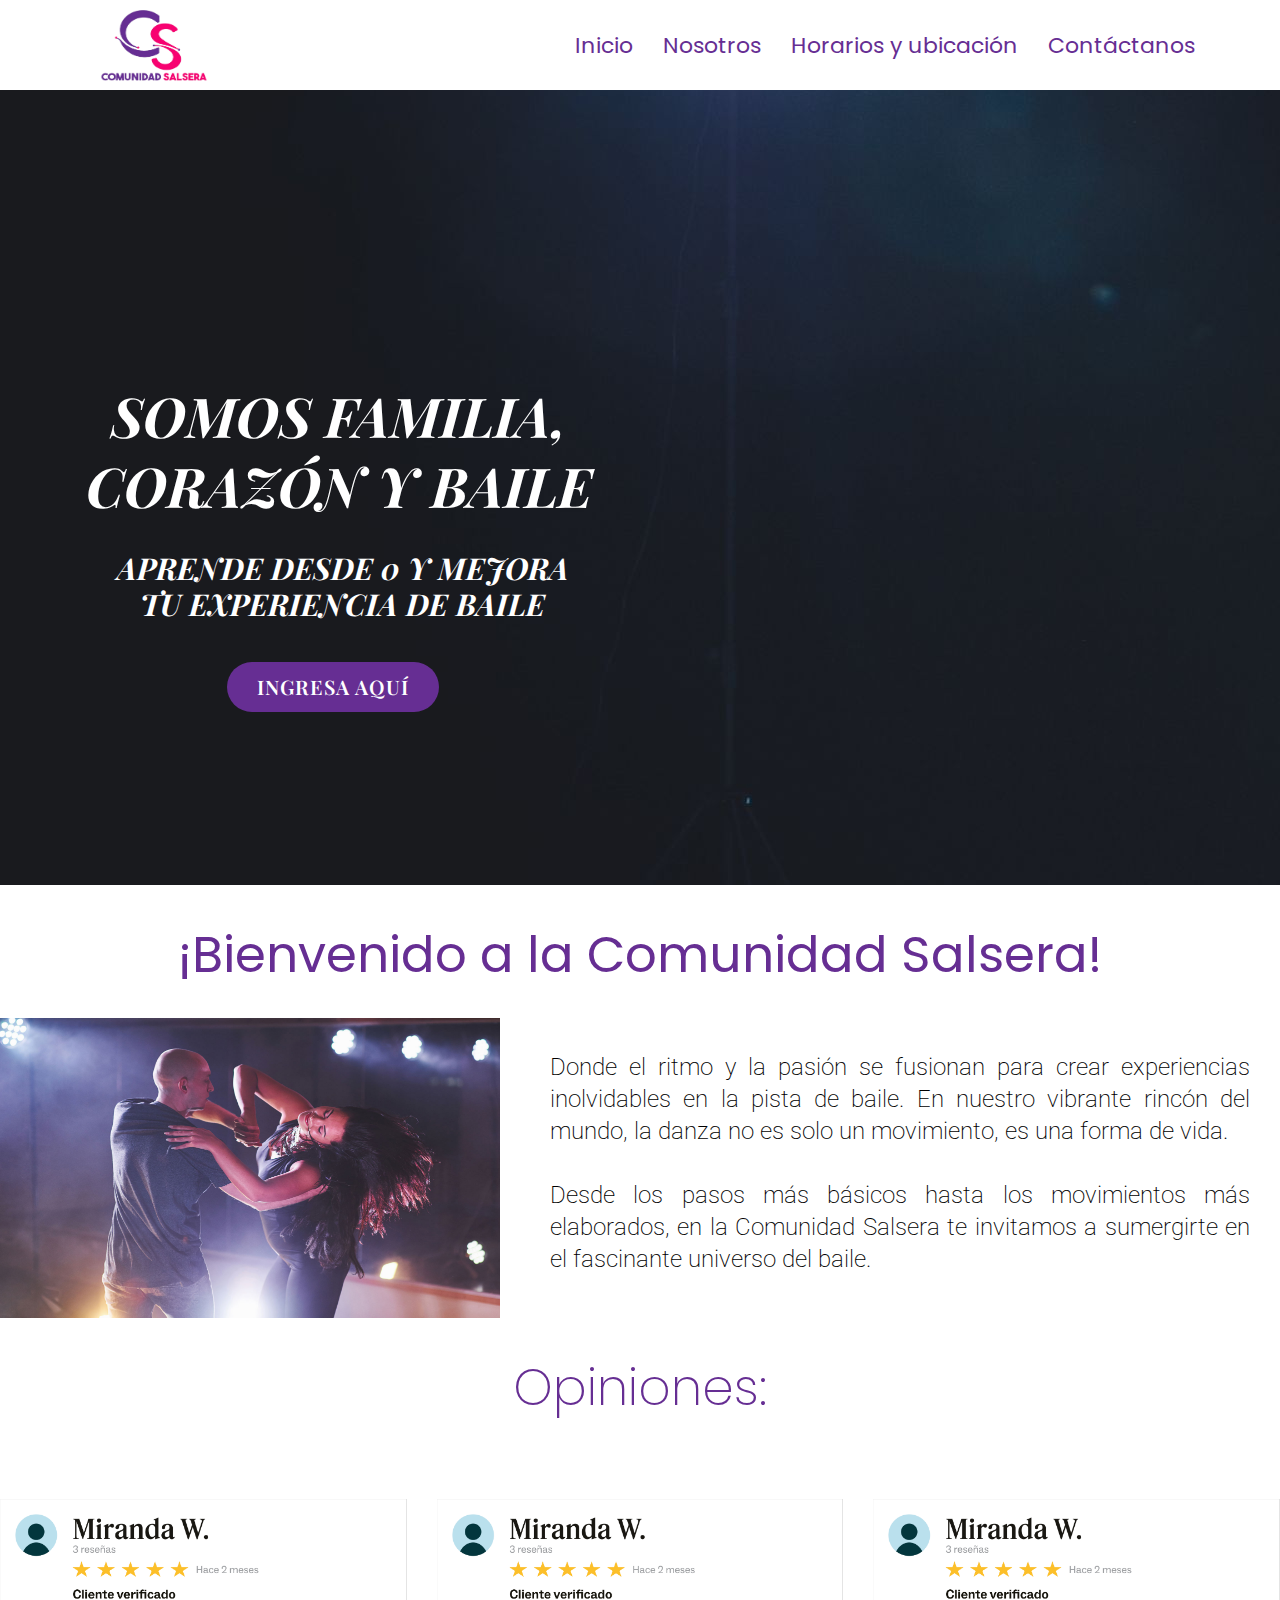
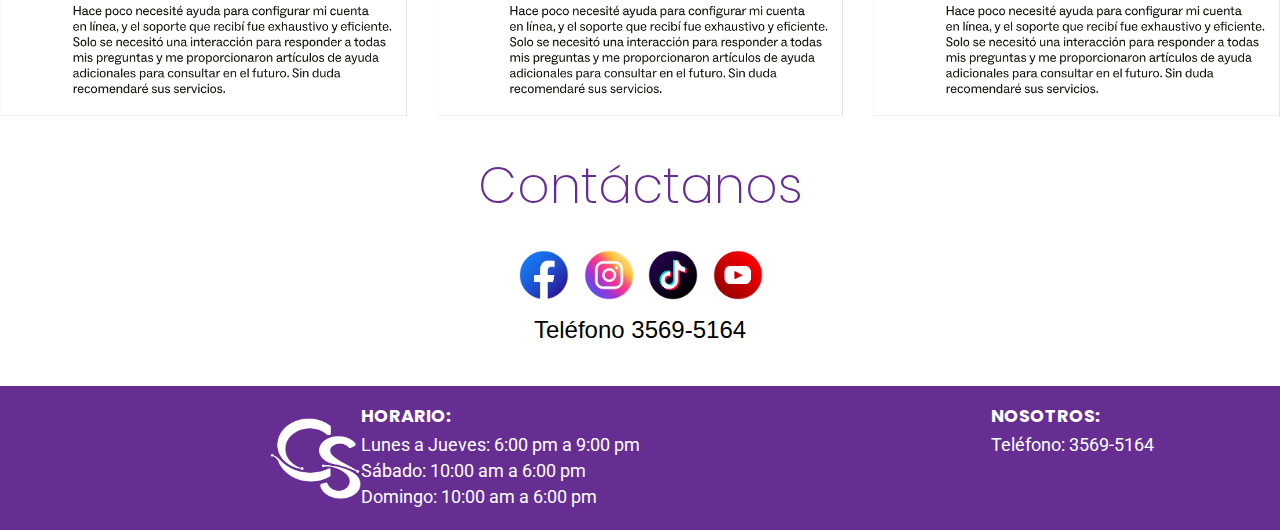
==== index.html @ 9e54ac09 "primero" ====
<!DOCTYPE html>
<html lang="en">
<head>
    <meta charset="utf-8">
    <meta name="viewport" content="width=device-width, initial-scale=1, shrink-to-fit=no">
    <meta name="keywords" content="Bootstrap, Landing page, Template, Registration, Landing">
    <meta name="viewport" content="width=device-width, initial-scale=1, maximum-scale=1">
    <title>CS Academy</title>
    <link rel="stylesheet" href="css/bootstrap.min.css">
    <link rel="stylesheet" href="css/line-icons.css">
    <link rel="stylesheet" href="css/owl.carousel.css">
    <link rel="stylesheet" href="css/owl.theme.css">
    <link rel="stylesheet" href="css/animate.css">
    <link rel="stylesheet" href="css/magnific-popup.css">
    <link rel="stylesheet" href="css/nivo-lightbox.css">
    <link rel="stylesheet" href="css/main.css">    
    <link rel="stylesheet" href="css/responsive.css">
    <style>
      @import url('https://fonts.googleapis.com/css2?family=Playfair+Display:ital,wght@0,400..900;1,400..900&display=swap');
    </style>
</head>
<body>
<header id="home" class="hero-area-2">    
    <div class="overlay"></div>
    <nav class="navbar navbar-expand-md fixed-top scrolling-navbar bg-primary custom-navbar">
      <div class="container">
        <a href="index.html" class="navbar-brand">
          <img src="img/logo.png" alt="Logo">
        </a>  
        <button class="navbar-toggler" type="button" data-bs-toggle="collapse" data-bs-target="#navbarCollapse" aria-controls="navbarCollapse" aria-expanded="false" aria-label="Toggle navigation">
          <i class="lni-menu"></i>
        </button>
        <div class="collapse navbar-collapse" id="navbarCollapse">
          <ul class="navbar-nav me-auto w-100 justify-content-end">
            <li class="nav-item">
              <a class="nav-link page-scroll" href="index.html">Inicio</a>
            </li>
            <li class="nav-item">
              <a class="nav-link page-scroll" href="nosotros/index.html">Nosotros</a>
            </li>
            <li class="nav-item">
              <a class="nav-link page-scroll" href="horarios/index.html">Horarios y ubicación</a>
            </li>
            <li class="nav-item">
              <a class="nav-link page-scroll" href="contacto/index.html">Contáctanos</a>
            </li>  
          </ul>
        </div>
      </div>
    </nav>
    <div class="container">      
      <div class="row space-100 d-flex align-items-center">
        <div class="col-lg-7 col-md-12 col-xs-12 text-start">
          <div class="contents">
            <h2 class="head-title playfair-display"><i><b><br>SOMOS FAMILIA, CORAZÓN Y BAILE</br></b></i></h2>
            <h3 class="text-white playfair-display"><i>
              APRENDE DESDE 0 Y MEJORA<br>
              TU EXPERIENCIA DE BAILE<br></i>
              <a href="" class="btn btn-common btn-effect shrikhand-regular">Ingresa Aquí</a>
            </h3>
          </div>
        </div>
      </div> 
    </div>
</header>
<main>
  <!-- Bienvenido -->
  <section id="bienvenido" class="seccion">
    <h2 class="titulo" style="text-align: center;">
      <b>¡Bienvenido a la Comunidad Salsera!</b>
    </h2>
    <div class="contenido" style="display: flex; align-items: center; margin-top: 20px;">
      <div class="imagen bienvenido" style="flex: 0 0 auto;">
        <img src="img/bienvenido.jpg" alt="Baile Salsa" class="img-fluid">
      </div>
      <div class="texto" style="flex: 1; padding-left: 20px;">
        <p class="descripcion">
          Donde el ritmo y la pasión se fusionan para crear experiencias inolvidables en la pista de baile.
          En nuestro vibrante rincón del mundo, la danza no es solo un movimiento, es una forma de vida.
          <br><br>
          Desde los pasos más básicos hasta los movimientos más elaborados, en la Comunidad Salsera te invitamos a sumergirte en el fascinante universo del baile.
        </p>
      </div>
    </div>
  </section>

  <!-- Opiniones -->
  <section id="testimonial" class="seccion">
    <h2 class="titulo">Opiniones:</h2>
  </br></br>
    <div class="">
      <div class="row align-items-center">
        <div class="col-md-4 text-center">
            <img src="img/reseña1.png" class="img-fluid" alt="">
        </div>
        <div class="col-md-4 text-center">
          <img src="img/reseña1.png" class="img-fluid" alt="">
        </div>
        <div class="col-md-4 text-center">
          <img src="img/reseña1.png" class="img-fluid" alt="">
        </div>
      </div>
    </div> 
  </section>

  <!-- redes sociales -->
  <section id="contacto" class="seccion">
    <h2 class="titulo">Contáctanos</h2>
    <div class="social-icons text-center">
      <ul>
        <li class="facebook"><a href="https://www.facebook.com/people/CS-Academy/100082029424540/" target="_blank"><img src="img/icons/facebook.png" alt="Facebook"></a></li>
        <li class="instagram"><a href="https://www.instagram.com/salseracomunidad/?igsh=MXdibmloYjc4eXB0aA%3D%3D#" target="_blank"><img src="img/icons/instagram.png" alt="Instagram"></a></li>
        <li class="tiktok"><a href="https://www.tiktok.com/@comunidad_salsera?lang=es&is_from_webapp=1&sender_device=mobile&sender_web_id=7246254918407243269" target="_blank"><img src="img/icons/tiktok.png" alt="TikTok"></a></li>
        <li class="youtube"><a href="https://www.youtube.com/@comunidadsalseramau419" target="_blank"><img src="img/icons/youtube.png" alt="YouTube"></a></li>
    </ul>
    <div class="text-center descripcion">Teléfono 3569-5164</div>
    </div>
  </section>
</main>

<footer class="footer">
  <a href="index.html" class="footer-brand">
    <img src="img/logo2.png" alt="Logo">
  </a>
  <div class="footer-content">
    <div class="footer-section">
      <h4>HORARIO:</h4>
      <p>Lunes a Jueves: 6:00 pm a 9:00 pm<br>
      Sábado: 10:00 am a 6:00 pm<br>
      Domingo: 10:00 am a 6:00 pm</p>
    </div>
    <div class="footer-section">
      <h4>NOSOTROS:</h4>
      <p>Teléfono: 3569-5164<br></p>
    </div>
  </div>
</footer>
</body>
</html>
---- css/line-icons.css ----
@font-face {
  font-family: 'LineIcons';
  src:  url('../fonts/LineIcons.eot@ibaccn');
  src:  url('../fonts/LineIcons.eot@ibaccn') format('embedded-opentype'),
    url('../fonts/LineIcons.ttf@ibaccn') format('truetype'),
    url('../fonts/LineIcons.woff@ibaccn') format('woff'),
    url('../fonts/LineIcons.svg@ibaccn') format('svg');
  font-weight: normal;
  font-style: normal;
}

[class^="lni-"], [class*=" lni-"] {
  /* use !important to prevent issues with browser extensions that change fonts */
  font-family: 'LineIcons' !important;
  speak: none;
  font-style: normal;
  font-weight: normal;
  font-variant: normal;
  text-transform: none;
  line-height: 1;

  /* Better Font Rendering =========== */
  -webkit-font-smoothing: antialiased;
  -moz-osx-font-smoothing: grayscale;
}

.lni-add-files:before {
  content: "\e900";
}
.lni-agenda:before {
  content: "\e901";
}
.lni-alarm-clock:before {
  content: "\e902";
}
.lni-alarm:before {
  content: "\e903";
}
.lni-amazon:before {
  content: "\e904";
}
.lni-amex:before {
  content: "\e905";
}
.lni-anchor:before {
  content: "\e906";
}
.lni-android:before {
  content: "\e907";
}
.lni-angle-double-down:before {
  content: "\e908";
}
.lni-angle-double-left:before {
  content: "\e909";
}
.lni-angle-double-right:before {
  content: "\e90a";
}
.lni-angle-double-up:before {
  content: "\e90b";
}
.lni-apartment:before {
  content: "\e90c";
}
.lni-apple:before {
  content: "\e90d";
}
.lni-archive:before {
  content: "\e90e";
}
.lni-arrow-down-circle:before {
  content: "\e90f";
}
.lni-arrow-down:before {
  content: "\e910";
}
.lni-arrow-left-circle:before {
  content: "\e911";
}
.lni-arrow-left:before {
  content: "\e912";
}
.lni-arrow-right-circle:before {
  content: "\e913";
}
.lni-arrow-right:before {
  content: "\e914";
}
.lni-arrow-top-left:before {
  content: "\e915";
}
.lni-arrow-top-right:before {
  content: "\e916";
}
.lni-arrow-up-circle:before {
  content: "\e917";
}
.lni-arrow-up:before {
  content: "\e918";
}
.lni-arrows-horizontal:before {
  content: "\e919";
}
.lni-arrows-vertical:before {
  content: "\e91a";
}
.lni-ban:before {
  content: "\e91b";
}
.lni-bar-chart:before {
  content: "\e91c";
}
.lni-basketball:before {
  content: "\e91d";
}
.lni-behance:before {
  content: "\e91e";
}
.lni-bi-cycle:before {
  content: "\e91f";
}
.lni-bitbucket:before {
  content: "\e920";
}
.lni-bitcoin:before {
  content: "\e921";
}
.lni-blackboard:before {
  content: "\e922";
}
.lni-bluetooth:before {
  content: "\e923";
}
.lni-bold:before {
  content: "\e924";
}
.lni-bolt-alt:before {
  content: "\e925";
}
.lni-bolt:before {
  content: "\e926";
}
.lni-book:before {
  content: "\e927";
}
.lni-bookmark-alt:before {
  content: "\e928";
}
.lni-bookmark:before {
  content: "\e929";
}
.lni-briefcase:before {
  content: "\e92a";
}
.lni-brush-alt:before {
  content: "\e92b";
}
.lni-brush:before {
  content: "\e92c";
}
.lni-bubble:before {
  content: "\e92d";
}
.lni-bug:before {
  content: "\e92e";
}
.lni-bulb:before {
  content: "\e92f";
}
.lni-bullhorn:before {
  content: "\e930";
}
.lni-bus:before {
  content: "\e931";
}
.lni-calendar:before {
  content: "\e932";
}
.lni-camera:before {
  content: "\e933";
}
.lni-car:before {
  content: "\e934";
}
.lni-cart-full:before {
  content: "\e935";
}
.lni-cart:before {
  content: "\e936";
}
.lni-check-box:before {
  content: "\e937";
}
.lni-check-mark-circle:before {
  content: "\e938";
}
.lni-chevron-down-circle:before {
  content: "\e939";
}
.lni-chevron-down:before {
  content: "\e93a";
}
.lni-chevron-left-circle:before {
  content: "\e93b";
}
.lni-chevron-left:before {
  content: "\e93c";
}
.lni-chevron-right-circle:before {
  content: "\e93d";
}
.lni-chevron-right:before {
  content: "\e93e";
}
.lni-chevron-up-circle:before {
  content: "\e93f";
}
.lni-chevron-up:before {
  content: "\e940";
}
.lni-chrome:before {
  content: "\e941";
}
.lni-circle-minus:before {
  content: "\e942";
}
.lni-clipboard:before {
  content: "\e943";
}
.lni-close:before {
  content: "\e944";
}
.lni-cloud-check:before {
  content: "\e945";
}
.lni-cloud-download:before {
  content: "\e946";
}
.lni-cloud-sync:before {
  content: "\e947";
}
.lni-cloud-upload:before {
  content: "\e948";
}
.lni-cloud:before {
  content: "\e949";
}
.lni-code:before {
  content: "\e94a";
}
.lni-coffee-cup:before {
  content: "\e94b";
}
.lni-cog:before {
  content: "\e94c";
}
.lni-color-pallet:before {
  content: "\e94d";
}
.lni-comment-reply-alt:before {
  content: "\e94e";
}
.lni-comments-alt:before {
  content: "\e94f";
}
.lni-comments:before {
  content: "\e950";
}
.lni-construction:before {
  content: "\e951";
}
.lni-control-panel:before {
  content: "\e952";
}
.lni-crop:before {
  content: "\e953";
}
.lni-cross-circle:before {
  content: "\e954";
}
.lni-crown:before {
  content: "\e955";
}
.lni-css3:before {
  content: "\e956";
}
.lni-cup:before {
  content: "\e957";
}
.lni-cut:before {
  content: "\e958";
}
.lni-dashboard:before {
  content: "\e959";
}
.lni-database:before {
  content: "\e95a";
}
.lni-dinner:before {
  content: "\e95b";
}
.lni-direction-alt:before {
  content: "\e95c";
}
.lni-direction-ltr:before {
  content: "\e95d";
}
.lni-direction-rtl:before {
  content: "\e95e";
}
.lni-direction:before {
  content: "\e95f";
}
.lni-display:before {
  content: "\e960";
}
.lni-download:before {
  content: "\e961";
}
.lni-drop:before {
  content: "\e962";
}
.lni-dropbox:before {
  content: "\e963";
}
.lni-drupal:before {
  content: "\e964";
}
.lni-emoji-neutral:before {
  content: "\e965";
}
.lni-emoji-sad:before {
  content: "\e966";
}
.lni-emoji-smile:before {
  content: "\e967";
}
.lni-empty-file:before {
  content: "\e968";
}
.lni-enter:before {
  content: "\e969";
}
.lni-envelope:before {
  content: "\e96a";
}
.lni-eraser:before {
  content: "\e96b";
}
.lni-exit-down:before {
  content: "\e96c";
}
.lni-exit-up:before {
  content: "\e96d";
}
.lni-exit:before {
  content: "\e96e";
}
.lni-eye:before {
  content: "\e96f";
}
.lni-facebook-filled:before {
  content: "\e970";
}
.lni-facebook:before {
  content: "\e971";
}
.lni-files:before {
  content: "\e972";
}
.lni-film-play:before {
  content: "\e973";
}
.lni-firefox:before {
  content: "\e974";
}
.lni-flag-alt:before {
  content: "\e975";
}
.lni-flag-cubic:before {
  content: "\e976";
}
.lni-flag:before {
  content: "\e977";
}
.lni-folder:before {
  content: "\e978";
}
.lni-frame-contract:before {
  content: "\e979";
}
.lni-frame-expand:before {
  content: "\e97a";
}
.lni-full-screen:before {
  content: "\e97b";
}
.lni-funnel:before {
  content: "\e97c";
}
.lni-gallery:before {
  content: "\e97d";
}
.lni-game:before {
  content: "\e97e";
}
.lni-gift:before {
  content: "\e97f";
}
.lni-git:before {
  content: "\e980";
}
.lni-github:before {
  content: "\e981";
}
.lni-google-plus:before {
  content: "\e982";
}
.lni-graduation:before {
  content: "\e983";
}
.lni-grid-alt:before {
  content: "\e984";
}
.lni-grid:before {
  content: "\e985";
}
.lni-hammer:before {
  content: "\e986";
}
.lni-hand:before {
  content: "\e987";
}
.lni-harddrive:before {
  content: "\e988";
}
.lni-headphone-alt:before {
  content: "\e989";
}
.lni-headphone:before {
  content: "\e98a";
}
.lni-heart-filled:before {
  content: "\e98b";
}
.lni-heart-pulse:before {
  content: "\e98c";
}
.lni-heart:before {
  content: "\e98d";
}
.lni-help:before {
  content: "\e98e";
}
.lni-highlight-alt:before {
  content: "\e98f";
}
.lni-highlight:before {
  content: "\e990";
}
.lni-hmage:before {
  content: "\e991";
}
.lni-hobile:before {
  content: "\e992";
}
.lni-home:before {
  content: "\e993";
}
.lni-hourglass:before {
  content: "\e994";
}
.lni-html5:before {
  content: "\e995";
}
.lni-inbox:before {
  content: "\e996";
}
.lni-indent-decrease:before {
  content: "\e997";
}
.lni-indent-increase:before {
  content: "\e998";
}
.lni-Infinite:before {
  content: "\e999";
}
.lni-information:before {
  content: "\e99a";
}
.lni-instagram-filled:before {
  content: "\e99b";
}
.lni-instagram:before {
  content: "\e99c";
}
.lni-italic:before {
  content: "\e99d";
}
.lni-joomla:before {
  content: "\e99e";
}
.lni-key:before {
  content: "\e99f";
}
.lni-keyboard:before {
  content: "\e9a0";
}
.lni-laptop-phone:before {
  content: "\e9a1";
}
.lni-laptop:before {
  content: "\e9a2";
}
.lni-layers:before {
  content: "\e9a3";
}
.lni-layout:before {
  content: "\e9a4";
}
.lni-leaf:before {
  content: "\e9a5";
}
.lni-licencse:before {
  content: "\e9a6";
}
.lni-line-dashed:before {
  content: "\e9a7";
}
.lni-line-dotted:before {
  content: "\e9a8";
}
.lni-line-double:before {
  content: "\e9a9";
}
.lni-line-spacing:before {
  content: "\e9aa";
}
.lni-link:before {
  content: "\e9ab";
}
.lni-linkedin-fill:before {
  content: "\e9ac";
}
.lni-linkedin:before {
  content: "\e9ad";
}
.lni-list:before {
  content: "\e9ae";
}
.lni-lock:before {
  content: "\e9af";
}
.lni-magnet:before {
  content: "\e9b0";
}
.lni-magnifier:before {
  content: "\e9b1";
}
.lni-map-marker:before {
  content: "\e9b2";
}
.lni-map:before {
  content: "\e9b3";
}
.lni-mastercard:before {
  content: "\e9b4";
}
.lni-medall-alt:before {
  content: "\e9b5";
}
.lni-medall:before {
  content: "\e9b6";
}
.lni-medium:before {
  content: "\e9b7";
}
.lni-menu-circle:before {
  content: "\e9b8";
}
.lni-menu:before {
  content: "\e9b9";
}
.lni-mic:before {
  content: "\e9ba";
}
.lni-microphone:before {
  content: "\e9bb";
}
.lni-minus:before {
  content: "\e9bc";
}
.lni-mobile:before {
  content: "\e9bd";
}
.lni-more-alt:before {
  content: "\e9be";
}
.lni-more:before {
  content: "\e9bf";
}
.lni-mouse:before {
  content: "\e9c0";
}
.lni-move:before {
  content: "\e9c1";
}
.lni-music:before {
  content: "\e9c2";
}
.lni-notepad:before {
  content: "\e9c3";
}
.lni-package:before {
  content: "\e9c4";
}
.lni-page-break:before {
  content: "\e9c5";
}
.lni-paint-bucket:before {
  content: "\e9c6";
}
.lni-paint-roller:before {
  content: "\e9c7";
}
.lni-paperclip:before {
  content: "\e9c8";
}
.lni-paypal:before {
  content: "\e9c9";
}
.lni-pencil-alt:before {
  content: "\e9ca";
}
.lni-pencil:before {
  content: "\e9cb";
}
.lni-phone-handset:before {
  content: "\e9cc";
}
.lni-phone:before {
  content: "\e9cd";
}
.lni-pie-chart:before {
  content: "\e9ce";
}
.lni-pilcrow:before {
  content: "\e9cf";
}
.lni-pin-alt:before {
  content: "\e9d0";
}
.lni-pin-corner:before {
  content: "\e9d1";
}
.lni-pin:before {
  content: "\e9d2";
}
.lni-pinterest:before {
  content: "\e9d3";
}
.lni-playstore:before {
  content: "\e9d4";
}
.lni-plug:before {
  content: "\e9d5";
}
.lni-plus:before {
  content: "\e9d6";
}
.lni-pointer-down:before {
  content: "\e9d7";
}
.lni-pointer-left:before {
  content: "\e9d8";
}
.lni-pointer-right:before {
  content: "\e9d9";
}
.lni-pointer-up:before {
  content: "\e9da";
}
.lni-pointer:before {
  content: "\e9db";
}
.lni-power-switch:before {
  content: "\e9dc";
}
.lni-printer:before {
  content: "\e9dd";
}
.lni-pulse:before {
  content: "\e9de";
}
.lni-question-circle:before {
  content: "\e9df";
}
.lni-quora:before {
  content: "\e9e0";
}
.lni-reddit:before {
  content: "\e9e1";
}
.lni-reload:before {
  content: "\e9e2";
}
.lni-reply:before {
  content: "\e9e3";
}
.lni-rocket:before {
  content: "\e9e4";
}
.lni-rss-feed:before {
  content: "\e9e5";
}
.lni-ruler-alt:before {
  content: "\e9e6";
}
.lni-ruler-pencil:before {
  content: "\e9e7";
}
.lni-ruler:before {
  content: "\e9e8";
}
.lni-save-alt:before {
  content: "\e9e9";
}
.lni-save:before {
  content: "\e9ea";
}
.lni-search:before {
  content: "\e9eb";
}
.lni-select:before {
  content: "\e9ec";
}
.lni-share-alt:before {
  content: "\e9ed";
}
.lni-share:before {
  content: "\e9ee";
}
.lni-shield:before {
  content: "\e9ef";
}
.lni-shift-left:before {
  content: "\e9f0";
}
.lni-shift-right:before {
  content: "\e9f1";
}
.lni-shortcode:before {
  content: "\e9f2";
}
.lni-signal:before {
  content: "\e9f3";
}
.lni-slice:before {
  content: "\e9f4";
}
.lni-sort-alpha-asc:before {
  content: "\e9f5";
}
.lni-sort-amount-asc:before {
  content: "\e9f6";
}
.lni-soundcloud:before {
  content: "\e9f7";
}
.lni-spellcheck:before {
  content: "\e9f8";
}
.lni-spotify:before {
  content: "\e9f9";
}
.lni-spray:before {
  content: "\e9fa";
}
.lni-stamp:before {
  content: "\e9fb";
}
.lni-star-empty:before {
  content: "\e9fc";
}
.lni-star-filled:before {
  content: "\e9fd";
}
.lni-star-half:before {
  content: "\e9fe";
}
.lni-star:before {
  content: "\e9ff";
}
.lni-stats-down:before {
  content: "\ea00";
}
.lni-stats-up:before {
  content: "\ea01";
}
.lni-strikethrough:before {
  content: "\ea02";
}
.lni-stripe:before {
  content: "\ea03";
}
.lni-support:before {
  content: "\ea04";
}
.lni-tab:before {
  content: "\ea05";
}
.lni-tag:before {
  content: "\ea06";
}
.lni-target:before {
  content: "\ea07";
}
.lni-teabag:before {
  content: "\ea08";
}
.lni-text-align-right:before {
  content: "\ea09";
}
.lni-text-align-center:before {
  content: "\ea0a";
}
.lni-text-align-justify:before {
  content: "\ea0b";
}
.lni-text-align-left:before {
  content: "\ea0c";
}
.lni-text-format-remove:before {
  content: "\ea0d";
}
.lni-text-format:before {
  content: "\ea0e";
}
.lni-text-size:before {
  content: "\ea0f";
}
.lni-thought:before {
  content: "\ea10";
}
.lni-thumbs-down:before {
  content: "\ea11";
}
.lni-thumbs-up:before {
  content: "\ea12";
}
.lni-ticket-alt:before {
  content: "\ea13";
}
.lni-ticket:before {
  content: "\ea14";
}
.lni-timer:before {
  content: "\ea15";
}
.lni-train:before {
  content: "\ea16";
}
.lni-trash:before {
  content: "\ea17";
}
.lni-tshirt:before {
  content: "\ea18";
}
.lni-twitter-filled:before {
  content: "\ea19";
}
.lni-twitter:before {
  content: "\ea1a";
}
.lni-underline:before {
  content: "\ea1b";
}
.lni-unlink:before {
  content: "\ea1c";
}
.lni-unlock:before {
  content: "\ea1d";
}
.lni-upload:before {
  content: "\ea1e";
}
.lni-user:before {
  content: "\ea1f";
}
.lni-users:before {
  content: "\ea20";
}
.lni-vector:before {
  content: "\ea21";
}
.lni-video:before {
  content: "\ea22";
}
.lni-visa:before {
  content: "\ea23";
}
.lni-volume-high:before {
  content: "\ea24";
}
.lni-volume-low:before {
  content: "\ea25";
}
.lni-volume-medium:before {
  content: "\ea26";
}
.lni-volume-mute:before {
  content: "\ea27";
}
.lni-wallet:before {
  content: "\ea28";
}
.lni-warning:before {
  content: "\ea29";
}
.lni-wheelchair:before {
  content: "\ea2a";
}
.lni-wordpress-filled:before {
  content: "\ea2b";
}
.lni-wordpress:before {
  content: "\ea2c";
}
.lni-world-alt:before {
  content: "\ea2d";
}
.lni-world:before {
  content: "\ea2e";
}
.lni-write:before {
  content: "\ea2f";
}
.lni-zip:before {
  content: "\ea30";
}
.lni-zoom-in:before {
  content: "\ea31";
}
.lni-zoom-out:before {
  content: "\ea32";
}
---- css/main.css ----
@import url("https://fonts.googleapis.com/css?family=Poppins:400,600|Roboto");

@font-face {
  font-family: 'Glacial Indifference';
  src: url('/fonts/glacial-indifference/GlacialIndifference-Regular.otf') format('opentype');
  font-weight: bold;
  font-style: normal;
}

.playfair-display {
  font-family: "Playfair Display", serif;
  font-optical-sizing: auto;
  font-weight: 700;
  font-style: bold;
}

.montserrat {
  font-family: "Montserrat", serif;
  font-optical-sizing: auto;
  font-weight: <weight>;
  font-style: normal;
}

@font-face {
  font-family: 'Glacial Indifference';
  src: url('/fonts/glacial-indifference/GlacialIndifference-Bold.otf') format('opentype');
  font-weight: bold;
  font-style: normal;
}

@font-face {
  font-family: 'Ordinary Notes';
  src: url('../fonts/ordinary_notes/Ordinary Notes Thin.otf') format('opentype');
  font-weight: 100;
  font-style: normal;
}

@font-face {
  font-family: 'Ordinary Notes';
  src: url('../fonts/ordinary_notes/Ordinary Notes Thin.ttf') format('truetype');
  font-weight: 100;
  font-style: normal;
}

@font-face {
  font-family: 'Ordinary Notes';
  src: url('../fonts/ordinary_notes/Ordinary Notes.otf') format('opentype');
  font-weight: 100;
  font-style: normal;
}

@font-face {
  font-family: 'Ordinary Notes';
  src: url('../fonts/ordinary_notes/Ordinary Notes.ttf') format('truetype');
  font-weight: 100;
  font-style: normal;
}

@font-face {
  font-family: 'Montserrat';
  src: url('../fonts/ Montserrat-VariableFont_wght.ttf') format('truetype');
  font-weight: 100;
  font-style: normal;
}

@font-face {
  font-family: 'Montserrat';
  src: url('../fonts/Montserrat-Italic-VariableFont_wght.ttf') format('truetype');
  font-weight: 100;
  font-style: normal;
}

@font-face {
  font-family: 'Montserrat';
  src: url('../fonts/static/Montserrat-Thin.ttf') format('truetype');
  font-weight: 100;
  font-style: normal;
}

@font-face {
  font-family: 'Montserrat';
  src: url('../fonts/static/Montserrat-ExtraLight.ttf') format('truetype');
  font-weight: 200;
  font-style: normal;
}

@font-face {
  font-family: 'Montserrat';
  src: url('../fonts/static/Montserrat-Light.ttf') format('truetype');
  font-weight: 300;
  font-style: normal;
}

@font-face {
  font-family: 'Montserrat';
  src: url('../fonts/static/Montserrat-Regular.ttf') format('truetype');
  font-weight: 400;
  font-style: normal;
}

@font-face {
  font-family: 'Montserrat';
  src: url('../fonts/static/Montserrat-Medium.ttf') format('truetype');
  font-weight: 500;
  font-style: normal;
}

@font-face {
  font-family: 'Montserrat';
  src: url('../fonts/static/Montserrat-SemiBold.ttf') format('truetype');
  font-weight: 600;
  font-style: normal;
}

@font-face {
  font-family: 'Montserrat';
  src: url('../fonts/static/Montserrat-Bold.ttf') format('truetype');
  font-weight: 700;
  font-style: normal;
}

@font-face {
  font-family: 'Montserrat';
  src: url('../fonts/static/Montserrat-ExtraBold.ttf') format('truetype');
  font-weight: 800;
  font-style: normal;
}

@font-face {
  font-family: 'Montserrat';
  src: url('../fonts/static/Montserrat-Black.ttf') format('truetype');
  font-weight: 900;
  font-style: normal;
}

@font-face {
  font-family: 'Montserrat';
  src: url('../fonts/static/Montserrat-ThinItalic.ttf') format('truetype');
  font-weight: 100;
  font-style: italic;
}

@font-face {
  font-family: 'Montserrat';
  src: url('../fonts/static/Montserrat-ExtraLightItalic.ttf') format('truetype');
  font-weight: 200;
  font-style: italic;
}

@font-face {
  font-family: 'Montserrat';
  src: url('../fonts/static/Montserrat-LightItalic.ttf') format('truetype');
  font-weight: 300;
  font-style: italic;
}

@font-face {
  font-family: 'Montserrat';
  src: url('../fonts/static/Montserrat-Italic.ttf') format('truetype');
  font-weight: 400;
  font-style: italic;
}

@font-face {
  font-family: 'Montserrat';
  src: url('fonts/static/Montserrat-MediumItalic.ttf') format('truetype');
  font-weight: 500;
  font-style: italic;
}

@font-face {
  font-family: 'Montserrat';
  src: url('fonts/static/Montserrat-SemiBoldItalic.ttf') format('truetype');
  font-weight: 600;
  font-style: italic;
}

@font-face {
  font-family: 'Montserrat';
  src: url('fonts/static/Montserrat-BoldItalic.ttf') format('truetype');
  font-weight: 700;
  font-style: italic;
}

@font-face {
  font-family: 'Montserrat';
  src: url('fonts/static/Montserrat-ExtraBoldItalic.ttf') format('truetype');
  font-weight: 800;
  font-style: italic;
}

@font-face {
  font-family: 'Montserrat';
  src: url('fonts/static/Montserrat-BlackItalic.ttf') format('truetype');
  font-weight: 900;
  font-style: italic;
}

@font-face {
  font-family: 'LT Renovate';
  src: url('/fonts/lt_renovate/LTRenovate-Bold.otf') format('opentype');
  font-weight: normal;
  font-style: bold;
}

@font-face {
  font-family: 'LT Renovate';
  src: url('/fonts/lt_renovate/LTRenovate-BoldItalic.otf') format('opentype');
  font-weight: 100;
  font-style: italic;
}

@font-face {
  font-family: 'LT Renovate';
  src: url('/fonts/lt_renovate/LTRenovate-ExtraBold.otf') format('opentype');
  font-weight: 100;
  font-style: bolder;
}

@font-face {
  font-family: 'LT Renovate';
  src: url('/fonts/lt_renovate/LTRenovate-ExtraBoldItalic.otf') format('opentype');
  font-weight: 100;
  font-style: italic;
}

@font-face {
  font-family: 'LT Renovate';
  src: url('/fonts/lt_renovate/LTRenovate-Italic.otf') format('opentype');
  font-weight: 100;
  font-style: italic;
}

@font-face {
  font-family: 'LT Renovate';
  src: url('/fonts/lt_renovate/LTRenovate-Medium.otf') format('opentype');
  font-weight: 100;
  font-style: normal;
}

@font-face {
  font-family: 'LT Renovate';
  src: url('/fonts/lt_renovate/LTRenovate-MediumItalic.otf') format('opentype');
  font-weight: 100;
  font-style: italic;
}

@font-face {
  font-family: 'LT Renovate';
  src: url('/fonts/lt_renovate/LTRenovate-Regular.otf') format('opentype');
  font-weight: 100;
  font-style: normal;
}

@font-face {
  font-family: 'LT Renovate';
  src: url('/fonts/lt_renovate/LTRenovate-SemiBold.otf') format('opentype');
  font-weight: 100;
  font-style: normal;
}

@font-face {
  font-family: 'LT Renovate';
  src: url('/fonts/lt_renovate/LTRenovate-SemiBoldItalic.otf') format('opentype');
  font-weight: 100;
  font-style: italic;
}

/* ==========================================================================
   Section Title
   ========================================================================== */
.section {
  padding: 80px 0 65px;
}

.section-header {
  color: #fff;
  margin-bottom: 50px;
  text-align: center;
  position: relative;
}

.section-header .section-title {
  font-size: 30px;
  margin-bottom: 20px;
  font-family: 'Poppins', sans-serif;
  font-weight: 600;
  -webkit-background-clip: text;
  -webkit-text-fill-color: transparent;
  background-clip: text;
  text-fill-color: transparent;
  background-color: #143389;
  background-image: -webkit-linear-gradient(bottom right, #7a2046, #143389);
  background-image: -o-linear-gradient(bottom right, #7a2046, #143389);
  background-image: linear-gradient(to top left, #7a2046, #143389);
  position: relative;
}

.head-title {
  font-family: 'Playfair Display', sans-serif, !important;
}
/* ==========================================================================
   Buttons
   ========================================================================== */
.btn {
  font-size: 20px;
  padding: 10px 30px;
  border-radius: 30px;
  letter-spacing: 1px;
  font-weight: 600;
  color: #fff;
  border: none;
  text-transform: uppercase;
  -webkit-transition: all 0.3s ease-in-out;
  -moz-transition: all 0.3s ease-in-out;
  -o-transition: all 0.3s ease-in-out;
  transition: all 0.3s ease-in-out;
  display: inline-block;
}

.btn:focus,
.btn:active {
  box-shadow: none;
  outline: none;
}

.btn-common {
  background-image: -moz-linear-gradient(0deg, #662e93 0%, #662e93 100%);
  background-image: -webkit-linear-gradient(0deg, #662e93 0%, #662e93 100%);
  background-image: -ms-linear-gradient(0deg, #662e93 0%, #662e93 100%);
  position: relative;
  z-index: 1;
}

.btn-common:hover {
  color: #fff;
  box-shadow: 0px 8px 9px 0px rgba(96, 94, 94, 0.17);
}

.btn-effect {
  overflow: hidden;
}

.btn-effect:after {
  content: '';
  position: absolute;
  width: 0;
  height: 100%;
  z-index: 1;
  left: 0;
  top: 0;
  background: rgba(0, 0, 0, 0.1);
  -webkit-transition: all 0.3s ease;
  -moz-transition: all 0.3s ease;
  transition: all 0.3s ease;
}

.btn-effect:hover:after {
  width: 100%;
}

.btn-border {
  border-style: solid;
  border-width: 2px;
  cursor: pointer;
  background-color: transparent;
  border-color: #3c9cfd;
  color: #3c9cfd;
}

.btn-border:hover {
  box-shadow: 0px 8px 9px 0px rgba(96, 94, 94, 0.17);
}

.btn-border-filled {
  cursor: pointer;
  background-color: #fff;
  border: 2px solid #fff;
  color: #3c9cfd;
}

.btn-border-filled:hover {
  color: #3c9cfd;
  background-color: #ffffff;
  box-shadow: 0px 8px 9px 0px rgba(96, 94, 94, 0.17);
}

.btn-lg {
  padding: 14px 33px;
  text-transform: uppercase;
  font-size: 16px;
}

.btn-rm {
  color: #3c9cfd;
  padding: 10px 0;
  text-transform: capitalize;
  font-size: 16px;
}

.btn-rm i {
  vertical-align: middle;
}

.btn-trial {
  background: #fff;
  color: #191c1e;
  padding: 5px 20px;
  margin-left: 30px;
}

.btn-trial:hover,
.btn-trial:active,
.btn-trial:focus {
  color: #3c9cfd;
}

.btn-apple {
  border-width: 2px;
  border-color: #7a2046;
  border-style: solid;
  background: linear-gradient(to right, #7a2046 0%, #143389 100%);
  -webkit-background-clip: text;
  -webkit-text-fill-color: transparent;
  transition: all 0.3s ease-in-out;
  -moz-transition: all 0.3s ease-in-out;
  -webkit-transition: all 0.3s ease-in-out;
  -o-transition: all 0.3s ease-in-out;
}

.btn-apple i {
  background: linear-gradient(to right, #7a2046 0%, #143389 100%);
  -webkit-background-clip: text;
  -webkit-text-fill-color: transparent;
}

.btn-apple:hover,
.btn-apple:active,
.btn-apple:focus {
  background: linear-gradient(to right, #7a2046 0%, #143389 100%) !important;
  -webkit-background-clip: text !important;
  -webkit-text-fill-color: transparent !important;
}

button:focus {
  outline: none !important;
}

.btn-border-fill {
  background: #fff;
  border-color: #fff;
  color: #3c9cfd;
}

.btn-subtitle {
  color: #191c1e;
  font-family: 'Poppins', sans-serif;
  background: #dbecff;
  text-align: center;
  border-radius: 30px;
  padding: 6px 30px;
  text-transform: uppercase;
  font-weight: 700;
  margin-bottom: 20px;
  font-size: 14px;
}

.clear {
  clear: both;
}

.mt {
  margin-top: 80px;
}

.mt-30 {
  margin-top: 30px;
}

.mb-30 {
  margin-bottom: 30px;
}

.mb-50 {
  margin-bottom: 50px;
}

.padding-0 {
  padding: 0;
}

/* ==========================================================================
   Social Iocns
   ========================================================================== */
.social-icons {
  margin-bottom: 20px;
}

.social-icons ul {
  margin: 0;
  padding: 0;
  list-style: none;
}

.social-icons ul li {
  display: inline;
}

.social-icons ul li a {
  display: inline-block;
  margin-left: 5px;
  margin-right: 5px;
  margin-bottom: 15px;
  border-radius: 4px;
  border: 1px solid rgba(255, 254, 254, 0.07);
  line-height: 40px;
  width: 50px;
  height: 50px;
  text-align: center;
  font-size: 16px;
}

.social-icons ul li a img {
  width: 50px;
  height: 50px;
}

.social-icons ul li a:hover {
  color: #fff;
}

.facebook a {
  color: #4867AA;
}

.facebook a:hover {
  background: #4867AA;
}

.twitter a {
  color: #1DA1F2;
}

.twitter a:hover {
  background: #1DA1F2;
}

.instagram a {
  color:linear-gradient(45deg, #405de6, #833ab4, #c13584, #e0b423);
}

.instagram a:hover {
  background:linear-gradient(45deg, #405de6, #833ab4, #c13584, #e0b423);
}

.youtube a {
  color: #DF2926;
}

.youtube a:hover {
  background: #DF2926;
}

.tiktok a {
  color: #1a0031;
}

.tiktok a:hover {
  background: #1a0031;
}

.linkedin a {
  color: #007BB6;
}

.linkedin a:hover {
  background: #007BB6;
}

.pinterest a {
  color: #BD081C;
}

.pinterest a:hover {
  background: #BD081C;
}

.dribbble a {
  color: #EA4C89;
}

.dribbble a:hover {
  background: #EA4C89;
}

.behance a {
  color: #0B7CFF;
}

.behance a:hover {
  background: #0B7CFF;
}

/* Preloader */
#preloader {
  position: fixed;
  top: 0;
  left: 0;
  right: 0;
  bottom: 0;
  background-color: #fff;
  z-index: 9999999;
}

.loader {
  top: 50%;
  width: 50px;
  height: 50px;
  border-radius: 100%;
  position: relative;
  margin: 0 auto;
}

#loader-1:before, #loader-1:after {
  content: "";
  position: absolute;
  top: -10px;
  left: -10px;
  width: 100%;
  height: 100%;
  border-radius: 100%;
  border: 7px solid transparent;
  border-top-color: #3c9cfd;
}

#loader-1:before {
  z-index: 100;
  animation: spin 2s infinite;
}

#loader-1:after {
  border: 7px solid #fafafa;
}

@keyframes spin {
  0% {
    -webkit-transform: rotate(0deg);
    -ms-transform: rotate(0deg);
    -o-transform: rotate(0deg);
    transform: rotate(0deg);
  }
  100% {
    -webkit-transform: rotate(360deg);
    -ms-transform: rotate(360deg);
    -o-transform: rotate(360deg);
    transform: rotate(360deg);
  }
}

/* ========================================================================== 
   Scroll To Up 
   ========================================================================== */
.back-to-top {
  display: none;
  position: fixed;
  bottom: 18px;
  right: 15px;
  width: 45px;
  height: 45px;
  line-height: 50px;
  cursor: pointer;
  text-align: center;
  border-radius: 4px;
  background-color: white;
  box-shadow: 0px 8px 9px 0px rgba(96, 94, 94, 0.17);
}

.back-to-top i {
  background: linear-gradient(to right, #7a2046 0%, #143389 100%);
  -webkit-background-clip: text;
  font-size: 20px;
  -webkit-transition: all 0.3s ease-in-out;
  -moz-transition: all 0.3s ease-in-out;
  -o-transition: all 0.3s ease-in-out;
  transition: all 0.3s ease-in-out;
}

/* ==========================================================================
   Navbar Style
   ========================================================================== */
.logo-menu a {
  font-size: 20px;
  color: #fff;
}

.custom-navbar {
  background:#ffffff !important;
  padding: 10px 20px;
  height: 90px;
}


.menu-bg {
  background: -webkit-linear-gradient(left, #7a2046 0%, #143389 100%) !important;
  background: linear-gradient(to right, #7a2046 0%, #143389 100%) !important;
  box-shadow: 0 0 7px 1px rgba(0, 0, 0, 0.1);
  z-index: 9999;
  padding: 5px;
}

.menu-bg .menu-button {
  top: 0;
}

.menu-bg .menu-button:hover {
  cursor: pointer;
  color: #3c9cfd;
}

.menu-bg .logo-menu a {
  color: #3c9cfd;
}

.menu-bg .navbar-nav .nav-link {
  color: #662e93!important;
}

.menu-bg .navbar-nav .nav-link:hover {
  color: #662e93 !important;
}

.menu-bg .navbar-nav .active {
  color: #662e93 !important;
}

.navbar-expand-md .navbar-nav .nav-link {
  color: #662e93;
  font-size: 22px;
  padding: 5px 0px;
  margin-left: 30px;
  font-family: 'Poppins', sans-serif;
  position: relative;
}

.navbar-expand-md .navbar-nav .nav-link:before {
  content: '';
  position: absolute;
  bottom: 0;
  left: 0;
  width: 0;
  height: 2px;
  background: #662e93;
  -webkit-transition: 0.3s;
  -moz-transition: 0.3s;
  transition: 0.3s;
}

.navbar-expand-md .navbar-nav .active::before,
.navbar-expand-md .navbar-nav .nav-link:hover::before {
  width: 100%;
}

.navbar-brand {
  color: #662e93;
}

.navbar-expand-md .navbar-nav .nav-link:focus,
.navbar-expand-md .navbar-nav .nav-link:hover,
.navbar-expand-md .navbar-nav .nav-link:hover:before {
  color: #662e93;
}

.navbar-expand-md .navbar-nav .active > .nav-link,
.navbar-expand-md .navbar-nav .nav-link.active,
.navbar-expand-md .navbar-nav .nav-link.active:before,
.navbar-expand-md .navbar-nav .nav-link.open,
.navbar-expand-md .navbar-nav .open > .nav-link {
  color: #662e93;
}

.navbar-expand-md .navbar-toggler {
  background: transparent;
  border: 1px solid #662e93;
  border-radius: 3px;
  margin: 5px;
  cursor: pointer;
  float: right;
}

.navbar-expand-md .navbar-toggler i {
  color: #662e93 !important;
}

.navbar-expand-md .navbar-toggler:focus {
  outline: none;
}

.navbar img {
  width: 138px;
  height: 71px;
}
/* ==========================================================================
   Hero Area
   ========================================================================== */
.hero-area {
  background: #7a2046;
  background-size: cover;
  color: #fff;
  overflow: hidden;
  position: relative;
}

.hero-area .overlay {
  position: absolute;
  width: 100%;
  height: 100%;
  top: 0px;
  left: 0px;
  background-image: -moz-linear-gradient(0deg, #7a2046 0%, #143389 100%);
  background-image: -webkit-linear-gradient(0deg, #7a2046 0%, #143389 100%);
  background-image: -ms-linear-gradient(0deg, #7a2046 0%, #143389 100%);
}

.hero-area .contents {
  padding: 160px 0 140px;
}

.hero-area .contents h2 {
  color: #fff;
  font-size: 42px;
  font-weight: 600;
  line-height: 60px;
  margin-bottom: 25px;
}

.hero-area .contents p {
  color: #fff;
  font-size: 14px;
  line-height: 26px;
}

.hero-area .contents .btn {
  margin-top: 40px;
  margin-right: 20px;
  text-transform: uppercase;
}

.hero-area .contents .btn-border {
  border: 2px solid #fff;
  color: #fff;
}

.hero-area .intro-img {
  padding: 148px 0 0px;
}

.hero-area .intro-img img {
  display: block;
  height: auto;
  max-width: 100%;
}

/* ==========================================================================
 Hero Production version
 ========================================================================== */
.hero-area-2 {
  color: #fff;
  overflow: hidden;
  position: relative;
}

.hero-area-2 .overlay {
  position: absolute;
  width: 100%;
  height: 100%;
  top: 0px;
  left: 0px;
  background-image: url(../img/background.jpg)
}

.hero-area-2 .contents {
  padding: 400px 0 140px;
}

.hero-area-2 .contents h2 {
  font-weight: 400;
  font-size: 55px;
  color: #fff;
  line-height: 70px;
  margin-bottom: -5px;
  max-height: 250px;
  max-width: 80%;
  height: auto;
  position: relative;
  top: -90px;
  text-align: center;
}

.hero-area-2 .contents p {
  color: #fff;
  font-size: 14px;
  line-height: 26px;
}

.hero-area-2 .contents .btn {
  margin-top: 40px;
  margin-right: 20px;
  text-transform: uppercase;
}

.hero-area-2 .contents .btn-border {
  border: 2px solid #fff;
  color: #fff;
}

.hero-area-2 .intro-img {
  padding: 180px 0 0px;
}

.hero-area-2 .intro-img img {
  display: block;
  height: auto;
  max-width: 100%;
}

.custom-logo {
  max-width: 100%;
  max-height: 250px;
  height: auto;
  position: relative;
  left: 90px;
  top: -90px;
  max-width: 80%;
}

/* ==========================================================================
  TABLA
  ========================================================================== */
/* Estilos generales de la tabla */
.table {
  width: 100%;
  border-collapse: collapse;
  margin-top: 20px;
  font-family: Arial, sans-serif;
}

/* Estilo del encabezado */
.table thead {
  background-color: #662e93; /* Color vibrante */
  color: white;
  font-size: 1.1em;
}

.table th, .table td {
  border: 1px solid #ddd;
  padding: 12px;
  text-align: center;
}

/* Filas alternas con fondo diferente */
.table tbody tr:nth-child(even) {
  background-color: #f9f9f9;
}

/* Resaltar fila al pasar el mouse */
.table tbody tr:hover {
  background-color: #e1c2fa;
  transition: 0.3s;
}

/* Personalización de celdas vacías */
.table td:empty {
  background-color: #e0e0e0; /* Color gris claro */
}

/* Alinear texto en celdas con más contenido */
.table td {
  vertical-align: middle;
}

/* ==========================================================================
  MAIN
 ========================================================================== */

 body {
  font-family: Arial, sans-serif;
  margin: 0;
  padding: 0;
  background-color: #ffffff;
  color: #333;
}

.seccion {
  padding: 0px;
  margin: 40px auto;
  max-width: 1400px;
  background-color: #ffffff;
  border-radius: 8px;
}

.titulo {
  font-family: 'Glacial Indifference', sans-serif, !important;
  font-size: 50px;
  font-weight: 200;
  color: #662e93;
  text-align: center;
  margin-bottom: 33px;
}

.descripcion {
  font-family: 'LT Renovate', sans-serif, !important;
  font-size: 24px;
  font-weight: 200;
  text-align: justify;
  line-height: 32px;
  margin-bottom: 10px;
  margin-left: 30px;
  margin-right: 30px;
  color: #000000;
}

.enlace {
  display: block;
  text-align: center;
  font-size: 18px;
  color: #ffffff;
  background-color: #d92332;
  padding: 10px;
  text-decoration: none;
  border-radius: 5px;
  margin-top: 10px;
}

.enlace:hover {
  background-color: #a71d26;
}

html {
  overflow-x: hidden;
}

p {
  font-size: 18px;
  color: #a0a6ad;
  line-height: 26px;
  font-family: 'Roboto', sans-serif;
  margin-bottom: 0;
}

a:hover, a:focus {
  color: #3c9cfd;
}

a {
  color: #3c9cfd;
  -webkit-transition: all 0.3s ease-in-out;
  -moz-transition: all 0.3s ease-in-out;
  -o-transition: all 0.3s ease-in-out;
  transition: all 0.3s ease-in-out;
}

h1, h2, h3, h4, h5 {
  font-family: 'Poppins', sans-serif;
  font-size: 40px;
  font-weight: 700;
  color: #191c1e;
}

h3 {
  font-family: 'Glacial Indifference', sans-serif, !important;
  font-size: 30px;
  font-weight: 200;
  text-align: center;
  color: #ffffff;
  margin-bottom: 33px;
  margin-top: -60px;
  margin-left: -120px;
}

h5 {
  font-family: 'Glacial Indifference', sans-serif, !important;
  font-size: 44px;
  font-weight: 200;
  text-align: center;
  color: #662e93;
  margin-bottom: 33px;
}

ul {
  margin: 0;
  padding: 0;
}

ul li {
  list-style: none;
}

a:hover,
a:focus {
  text-decoration: none;
  outline: none;
}

a:not([href]):not([tabindex]) {
  color: #fff;
}

a:not([href]):not([tabindex]):focus, a:not([href]):not([tabindex]):hover {
  color: #fff;
}

.bg-transparent {
  background: transparent !important;
}

.bg-defult {
  background: #3c9cfd !important;
}

/*BIENVENIDO*/
.bienvenido img{
  width: 500px;
  height: 300px;
}

/*NOSOTROS*/
.nosotros {
  width: 250px;
  height: 500px;
}

/*TESTIMONIOS*/
.testmn img{
  width: 50px;
  height: 50px;
}

/*INSTRUCTORES*/
.team-member {
  margin-bottom: 50px;
  text-align: center;
}
  
.team-member img {
  width: 225px;
  height: 225px;
  border: 7px solid #662e93;
}
  
.team-member h4 {
  margin-top: 25px;
  margin-bottom: 0;
  text-transform: none;
}
  
.team-member p {
  margin-top: 0;
}

/*INSTALACIONES*/
.instalaciones2 {
  margin-bottom: 50px;
  text-align: center;
}

.instalaciones2 img {
  width: 350px;
  height: 350px;
  margin: 20px;
}

/* ==========================================================================
   Footer
   ========================================================================== */

.footer {
  display: flex;
  align-items: center;
  bottom: 0;
  justify-content: space-between;
  left: 0;
  width: 100%;
  background-color: #662e93;
  color: white;
  text-align: center;
  padding: 20px;
}

.footer-brand {
  color: #ffffff;
}

.footer-content {
  display: flex;
  gap: 40px;
}

.footer-section h4 {
  color: #ffffff;
  margin: 0;
  margin-right: 500px;
  font-size: 1.1em;
  text-transform: uppercase;
  text-align: left;
}

.footer-section p {
  color: #ffffff;
  margin: 5px 0 0;
  margin-right: 300px;
  text-align: left;
}

.footer-brand img{
  height: 50px;
}

.footer img {
  margin-left: 250px;
  width: 91px;
  height: 81px;
}

.menu-bg .footer-foot .foot-link {
  color: #ffffff!important;
}

.menu-bg .footer-foot .foot-link:hover {
  color: #ffffff !important;
}

.menu-bg .footer-foot .active {
  color: #ffffff !important;
}
---- css/responsive.css ----
@media (min-width: 768px) and (max-width: 1024px) {
  .section {
    padding: 60px 0 45px;
  }
  .section-header .section-title {
    font-size: 22px;
  }
  .block-title {
    font-size: 16px;
  }
  #hero-area .contents {
    padding: 90px 0 20px;
  }
  .hero-area-2 .contents h2 {
    font-size: 30px;
    line-height: 36px;
  }
  .btn-trial {
    padding: 5px 9px;
    margin-left: 18px;
    font-size: 13px;
    text-transform: capitalize;
    margin-top: 5px;
  }
  .intro-img {
    padding: 90px 0;
  }
  .contents .head-title {
    font-size: 30px !important;
    line-height: 42px;
  }
  .navbar-expand-md .navbar-nav .nav-link {
    padding: 12px 5px;
    font-size: 13px;
    margin-left: 15px;
  }
  #carousel-area .carousel-item .carousel-caption h2 {
    font-size: 22px;
  }
  #carousel-area .carousel-agency .carousel-caption h2 {
    font-size: 40px;
    line-height: 48px;
  }
  .text-wrapper h3 {
    font-size: 24px;
  }
  #download .download-wrapper {
    padding: 0;
  }
  #download .download-wrapper .download-text h4 {
    font-size: 22px;
  }
  #blog .blog-item-wrapper {
    margin-bottom: 30px;
  }
  #blog .blog-item-text h3 {
    font-size: 14px;
  }
  #download .btn {
    margin: 20px 5px;
  }
  #counter .counter-text h3 {
    font-size: 20px;
  }
  #counter .counter-box {
    padding: 15px 20px;
  }
  #counter .counter-box p {
    font-size: 16px;
  }
  #counter .counter-box p {
    font-size: 14px;
  }
  #counter .counter-box h3 {
    font-size: 40px;
  }
  .back-to-top {
    bottom: 55px;
  }
}

/* only small tablets */
@media (min-width: 768px) and (max-width: 991px) {
  .navbar-brand img {
    width: 80px;
  }
  .navbar-expand-md .navbar-nav .nav-link {
    padding: 8px 5px;
    margin-left: 5px;
  }
  .hero-area .contents {
    padding: 100px 0 20px;
  }
  .hero-area-2 .contents h2 {
    line-height: 42px;
    font-size: 26px;
  }
  .hero-area-2 .contents {
    padding-bottom: 0px;
  }
  .hero-area-2 .intro-img {
    padding: 20px 0px 0px;
  }
  .intro-img {
    padding: 0;
  }
  .btn-trial {
    padding: 4px 8px;
    margin-left: 18px;
    font-size: 12px;
    text-transform: capitalize;
    margin-top: 6px;
  }
  #features-two .img-thumb {
    margin: 30px 0;
  }
  .text-wrapper h3 {
    font-size: 18px;
  }
  .pricing-table .price {
    padding: 15px;
  }
  #download .download-wrapper .download-text h4 {
    font-size: 18px;
  }
  #download .btn {
    margin: 12px 0px 0px 0px;
    padding: 5px 15px;
    font-size: 12px;
  }
  .single-team {
    margin-bottom: 30px;
  }
  .widget {
    margin-top: 30px;
  }
  #counter .counter-box h3 {
    font-size: 40px;
  }
  .contact-info_area {
    margin-top: 15px;
  }
  #about .about-content {
    margin-top: 20px;
  }
  #carousel-screen {
    width: 100% !important;
  }
  .back-to-top {
    bottom: 55px;
  }
}

@media only screen and (max-width: 767px) {
  .section {
    padding: 60px 0 45px;
  }
  .hero-area .contents {
    padding: 100px 0 20px;
  }
  .hero-area .contents h2 {
    font-size: 22px;
    line-height: 30px;
    margin-bottom: 15px;
  }
  .hero-area-2 .contents h2 {
    font-size: 24px;
    line-height: 36px;
  }
  .hero-area-2 .contents {
    padding-bottom: 0px;
  }
  .hero-area-2 .intro-img {
    padding: 20px 0px 0px;
  }
  .hero-area .intro-img {
    padding: 60px 0 0;
  }
  .navbar {
    padding: 0;
  }
  .bg-inverse {
    background: #191c1e;
  }
  .navbar-expand-md .navbar-brand,
  .navbar-expand-md .navbar-toggler {
    margin: 6px 15px;
  }
  .navbar-expand-md .navbar-nav {
    margin-bottom: 10px;
  }
  .navbar-expand-md .navbar-nav .nav-link {
    padding: 10px 0px;
    text-align: left;
    margin-left: 20px;
    margin-right: 20px;
  }
  .btn-trial {
    display: none;
  }
  .hero-area-2 .contents {
    padding: 100px 0 10px;
  }
  .hero-area-2 .contents .btn {
    margin-top: 20px;
  }
  #carousel-area .carousel-item .carousel-caption {
    top: 30%;
  }
  #carousel-area .carousel-item .carousel-caption h2 {
    font-size: 16px;
    line-height: 32px;
  }
  #carousel-area .carousel-agency .carousel-caption h2 {
    line-height: 30px;
  }
  #carousel-area .carousel-item .carousel-caption .btn {
    margin: 8px 5px;
    padding: 7px 16px;
    text-transform: capitalize;
    font-size: 14px;
  }
  .section-header .section-title {
    font-size: 22px;
  }
  #features-two .img-thumb {
    margin: 30px 0;
  }
  .text-wrapper h3 {
    font-size: 18px;
  }
  #blog .blog-item-wrapper {
    margin-bottom: 30px;
  }
  .pricing-tables .pricing-table {
    margin-bottom: 30px;
  }
  .counters .facts-item {
    margin-bottom: 30px;
  }
  .single-team {
    margin-bottom: 30px;
  }
  .single-feature {
    margin-bottom: 30px;
  }
  .widget {
    margin-top: 30px;
  }
  .video-promo .video-promo-content h2 {
    font-size: 20px;
  }
  .controls a {
    padding: 8px 16px;
  }
  .offer-area h2 {
    font-size: 20px;
    line-height: 30px;
  }
  .contact-info_area {
    margin-top: 15px;
  }
  .pricing-table {
    margin-bottom: 30px;
  }
  .text-wrapper {
    margin-bottom: 15px;
  }
  #download {
    padding: 60px 0 30px;
  }
  #download .download-wrapper {
    padding: 50px 0;
  }
  #download .download-wrapper .download-text h4 {
    font-size: 24px;
  }
  #contact h2 {
    font-size: 18px;
  }
  #about .about-content {
    margin-top: 20px;
  }
  #carousel-screen {
    width: 100% !important;
  }
  .back-to-top {
    bottom: 55px;
  }
}

@media (min-width: 320px) and (max-width: 480px) {
  .section {
    padding: 60px 0 45px;
  }
  .section-header {
    margin-bottom: 30px;
  }
  .navbar {
    padding: 0;
  }
  .bg-inverse {
    background: #191c1e;
  }
  .navbar-expand-md .navbar-brand,
  .navbar-expand-md .navbar-toggler {
    margin: 6px 15px;
  }
  .navbar-expand-md .navbar-nav {
    margin-bottom: 10px;
  }
  .navbar-expand-md .navbar-nav .nav-link {
    padding: 10px 0px;
    text-align: left;
    margin-left: 20px;
    margin-right: 20px;
  }
  .btn-trial {
    display: none;
  }
  .section-header .section-title {
    font-size: 20px;
    line-height: 30px;
  }
  .contents .head-title {
    font-size: 20px !important;
    line-height: 30px;
  }
  .hero-area .contents {
    padding: 100px 0 20px;
  }
  .hero-area .contents .btn {
    margin-right: 5px;
    padding: 7px 20px;
    margin-top: 20px;
  }
  .hero-area-2 .contents {
    padding: 100px 0 10px;
  }
  .hero-area-2 .contents .btn {
    margin-top: 20px;
  }
  .intro-img {
    padding: 0;
  }
  #carousel-area .carousel-item .carousel-caption {
    top: 30%;
  }
  #carousel-area .carousel-item .carousel-caption h2 {
    font-size: 15px;
    line-height: 22px;
  }
  #carousel-area .carousel-item .carousel-caption .btn {
    margin: 8px 5px;
    padding: 7px 16px;
    text-transform: capitalize;
    font-size: 14px;
  }
  #carousel-area .carousel-control-next i, #carousel-area .carousel-control-prev i {
    background: transparent !important;
  }
  #carousel-area .carousel-control-next i:hover, #carousel-area .carousel-control-prev i:hover {
    background: transparent !important;
    border: none !important;
  }
  #carousel-area .carousel-control-next i, #carousel-area .carousel-control-prev i {
    color: #fff;
  }
  #carousel-area .carousel-control-prev {
    left: 0%;
  }
  #carousel-area .carousel-control-next {
    right: 0%;
  }
  #features .nav-tabs {
    margin-top: -40px;
  }
  #features .nav .nav-item .nav-link {
    font-size: 12px;
  }
  #features .nav .nav-item .nav-link i {
    font-size: 20px;
  }
  #counter .counter-text h3 {
    font-size: 18px;
  }
  #features-two .img-thumb {
    margin: 30px 0;
  }
  #about .about-content h3 {
    font-size: 22px;
  }
  .text-wrapper h3 {
    font-size: 18px;
  }
  .testimonial-item {
    padding: 10px;
  }
  .text-right {
    text-align: left !important;
  }
  .pricing-tables .pricing-table {
    margin-bottom: 30px;
  }
  .subscribe-form .sub-title h3 {
    font-size: 20px;
  }
  .subscribe-form .form-wrapper .form-control {
    padding: 20px 16px;
    font-size: 14px;
  }
  .subscribe-form .form-wrapper .btn-search {
    width: 115px;
    font-size: 11px;
  }
  #download .download-wrapper {
    padding: 30px 20px;
  }
  #download .download-wrapper h4 {
    font-size: 14px;
  }
  #blog .blog-item-wrapper {
    margin-bottom: 30px;
  }
  #blog .blog-item-text h3 a {
    font-size: 16px;
  }
  #contact .contact-block {
    padding: 30px 15px;
  }
  .single-team {
    margin-bottom: 30px;
  }
  .single-feature {
    margin-bottom: 30px;
  }
  .copyright p {
    line-height: 26px;
  }
  .widget {
    margin-top: 30px;
  }
  .video-promo .video-promo-content h2 {
    font-size: 20px;
  }
  .controls a {
    padding: 8px 16px;
    margin-bottom: 5px;
  }
  .offer-area h2 {
    font-size: 20px;
    line-height: 30px;
  }
  #contact h2 {
    font-size: 18px;
  }
  #about .about-content {
    margin-top: 20px;
  }
  .about-img {
    margin-bottom: 30px;
  }
  .footer-social li {
    margin-right: 8px;
  }
  #carousel-screen {
    width: 100% !important;
  }
  #screenshots {
    padding-bottom: 60px !important;
  }
  .back-to-top {
    bottom: 55px;
  }
}
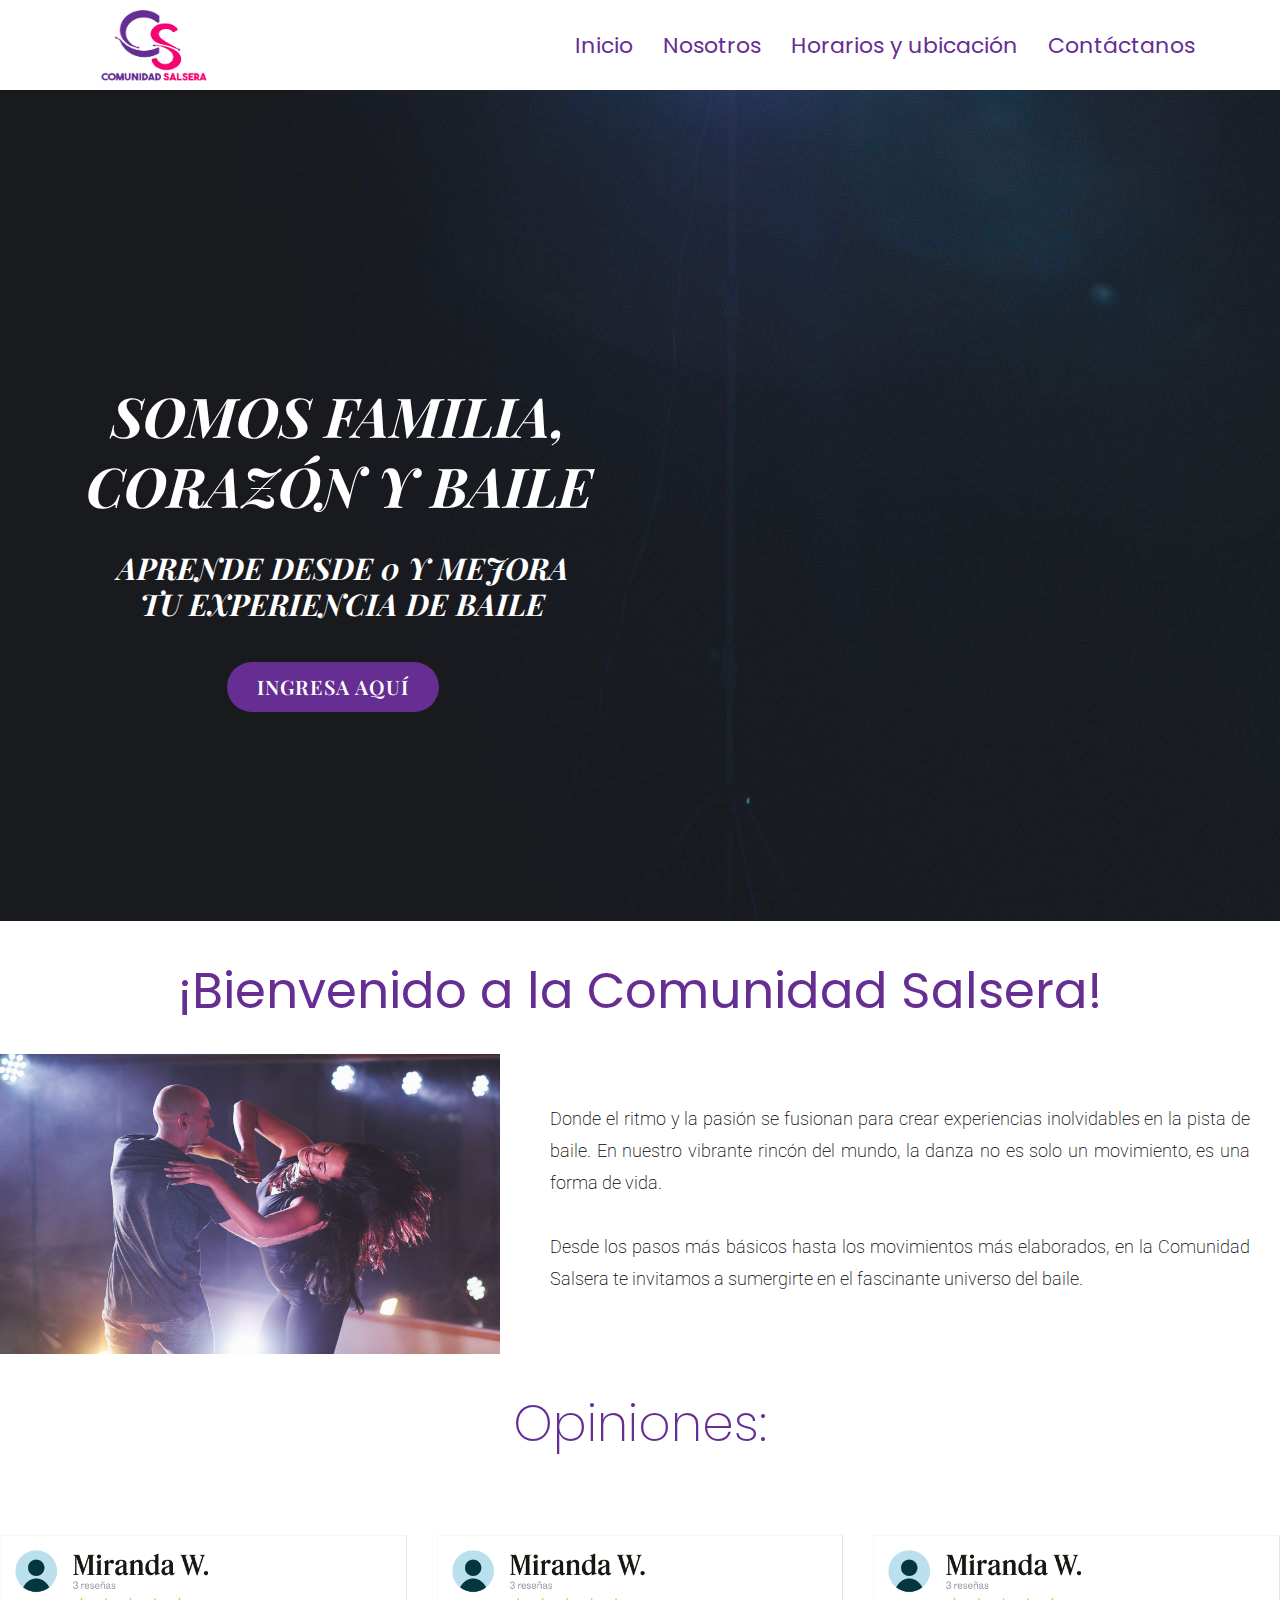
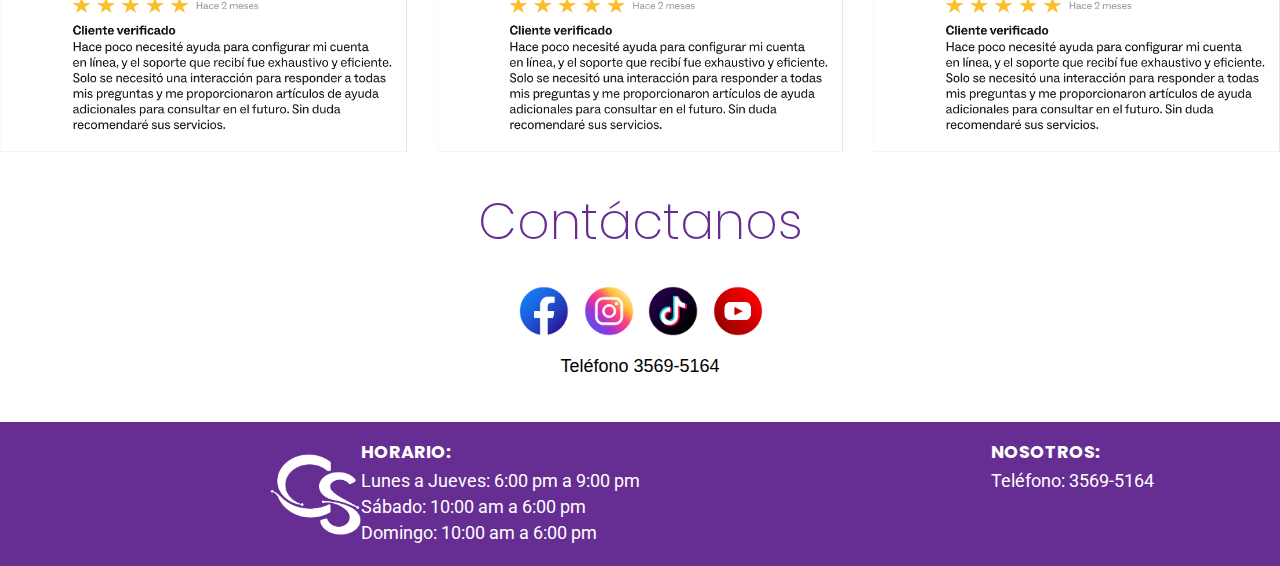
==== commit 9fde507a: "primero" ====
--- a/index.html
+++ b/index.html
@@ -50,13 +50,14 @@
     </nav>
     <div class="container">      
       <div class="row space-100 d-flex align-items-center">
-        <div class="col-lg-7 col-md-12 col-xs-12 text-start">
+        <div class="col-lg-7 col-md-7 col-xs-7 text-start">
           <div class="contents">
             <h2 class="head-title playfair-display"><i><b><br>SOMOS FAMILIA, CORAZÓN Y BAILE</br></b></i></h2>
             <h3 class="text-white playfair-display"><i>
               APRENDE DESDE 0 Y MEJORA<br>
               TU EXPERIENCIA DE BAILE<br></i>
               <a href="" class="btn btn-common btn-effect shrikhand-regular">Ingresa Aquí</a>
+              <br><br>
             </h3>
           </div>
         </div>
--- a/css/main.css
+++ b/css/main.css
@@ -1009,7 +1009,7 @@
 
 .descripcion {
   font-family: 'LT Renovate', sans-serif, !important;
-  font-size: 24px;
+  font-size: 18px;
   font-weight: 200;
   text-align: justify;
   line-height: 32px;
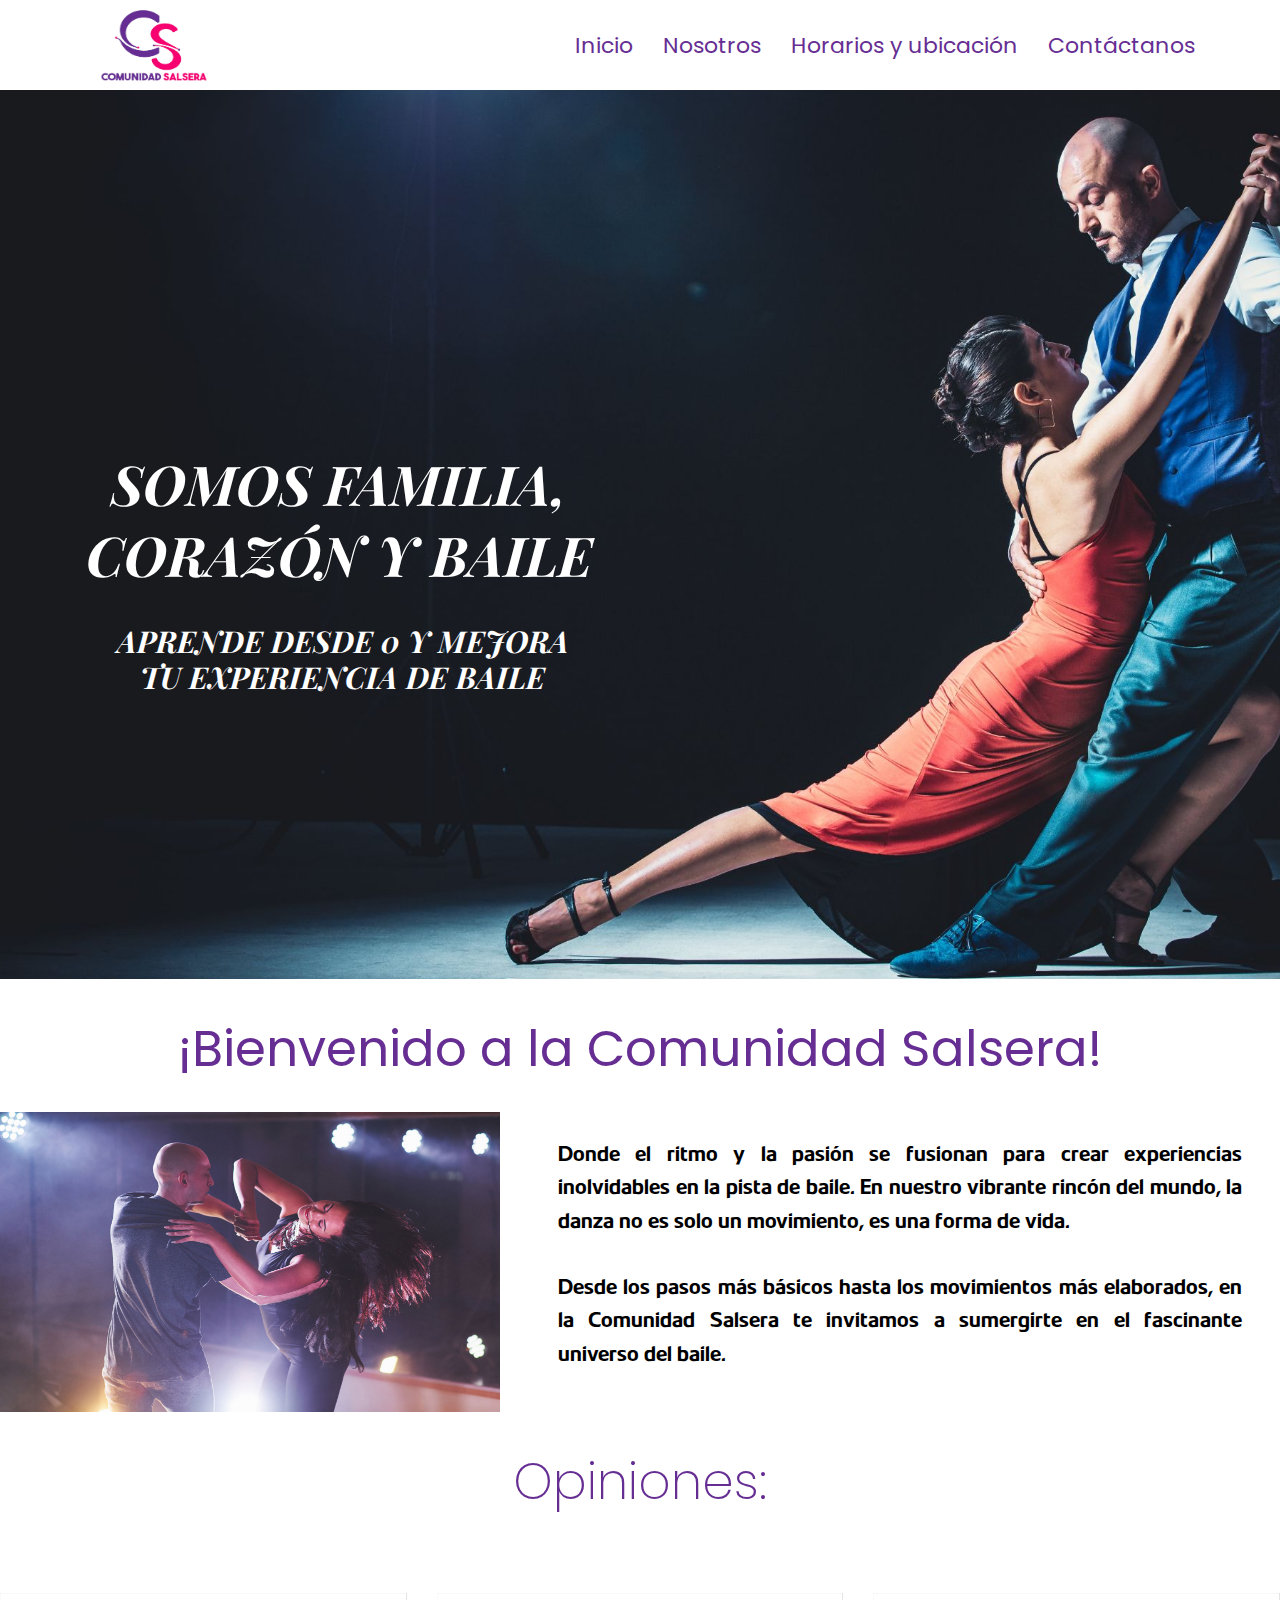
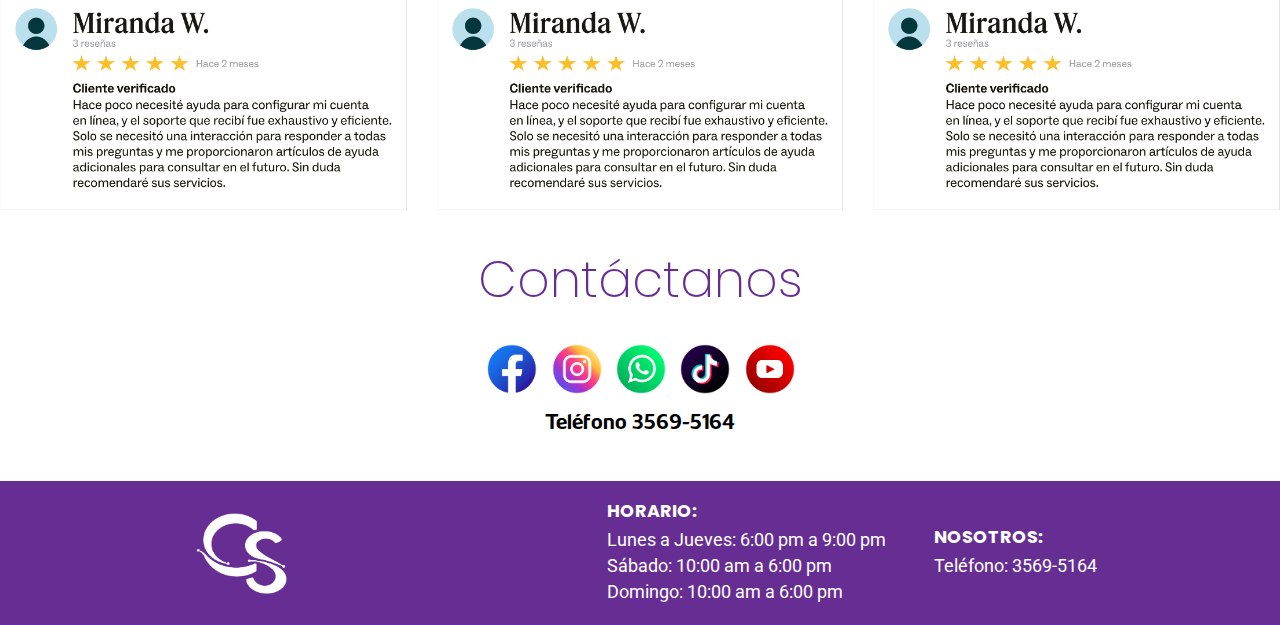
==== commit 08271bf0: "primero" ====
--- a/index.html
+++ b/index.html
@@ -1,10 +1,9 @@
 <!DOCTYPE html>
-<html lang="en">
+<html lang="es">
 <head>
     <meta charset="utf-8">
-    <meta name="viewport" content="width=device-width, initial-scale=1, shrink-to-fit=no">
+    <meta name="viewport" content="width=device-width, initial-scale=1, maximun-scale=1, shrink-to-fit=no">
     <meta name="keywords" content="Bootstrap, Landing page, Template, Registration, Landing">
-    <meta name="viewport" content="width=device-width, initial-scale=1, maximum-scale=1">
     <title>CS Academy</title>
     <link rel="stylesheet" href="css/bootstrap.min.css">
     <link rel="stylesheet" href="css/line-icons.css">
@@ -20,7 +19,8 @@
     </style>
 </head>
 <body>
-<header id="home" class="hero-area-2">    
+<header id="home" class="hero-area-2">  
+  <section id="head-title" class="seccion">  
     <div class="overlay"></div>
     <nav class="navbar navbar-expand-md fixed-top scrolling-navbar bg-primary custom-navbar">
       <div class="container">
@@ -32,37 +32,28 @@
         </button>
         <div class="collapse navbar-collapse" id="navbarCollapse">
           <ul class="navbar-nav me-auto w-100 justify-content-end">
-            <li class="nav-item">
-              <a class="nav-link page-scroll" href="index.html">Inicio</a>
-            </li>
-            <li class="nav-item">
-              <a class="nav-link page-scroll" href="nosotros/index.html">Nosotros</a>
-            </li>
-            <li class="nav-item">
-              <a class="nav-link page-scroll" href="horarios/index.html">Horarios y ubicación</a>
-            </li>
-            <li class="nav-item">
-              <a class="nav-link page-scroll" href="contacto/index.html">Contáctanos</a>
-            </li>  
+            <li class="nav-item"> <a class="nav-link page-scroll" href="index.html">Inicio</a></li>
+            <li class="nav-item"><a class="nav-link page-scroll" href="nosotros/index.html">Nosotros</a></li>
+            <li class="nav-item"><a class="nav-link page-scroll" href="horarios/index.html">Horarios y ubicación</a></li>
+            <li class="nav-item"><a class="nav-link page-scroll" href="contacto/index.html">Contáctanos</a></li>  
           </ul>
         </div>
       </div>
     </nav>
-    <div class="container">      
-      <div class="row space-100 d-flex align-items-center">
+    <div class="container text-center text-white">      
+      <div class="row space-100 d-flex align-items-center min-vh-100">
         <div class="col-lg-7 col-md-7 col-xs-7 text-start">
           <div class="contents">
             <h2 class="head-title playfair-display"><i><b><br>SOMOS FAMILIA, CORAZÓN Y BAILE</br></b></i></h2>
-            <h3 class="text-white playfair-display"><i>
-              APRENDE DESDE 0 Y MEJORA<br>
-              TU EXPERIENCIA DE BAILE<br></i>
-              <a href="" class="btn btn-common btn-effect shrikhand-regular">Ingresa Aquí</a>
+            <h3 class="text-white playfair-display"><i>APRENDE DESDE 0 Y MEJORA<br>TU EXPERIENCIA DE BAILE<br></i>
+              <!-- BOTON   <a href="" class="btn btn-common btn-effect">Ingresa Aquí</a>   -->
               <br><br>
             </h3>
           </div>
         </div>
       </div> 
     </div>
+  </section>
 </header>
 <main>
   <!-- Bienvenido -->
@@ -111,7 +102,8 @@
       <ul>
         <li class="facebook"><a href="https://www.facebook.com/people/CS-Academy/100082029424540/" target="_blank"><img src="img/icons/facebook.png" alt="Facebook"></a></li>
         <li class="instagram"><a href="https://www.instagram.com/salseracomunidad/?igsh=MXdibmloYjc4eXB0aA%3D%3D#" target="_blank"><img src="img/icons/instagram.png" alt="Instagram"></a></li>
-        <li class="tiktok"><a href="https://www.tiktok.com/@comunidad_salsera?lang=es&is_from_webapp=1&sender_device=mobile&sender_web_id=7246254918407243269" target="_blank"><img src="img/icons/tiktok.png" alt="TikTok"></a></li>
+        <li class="whatsapp"><a href="" target="_blank"><img src="img/icons/whatsapp.png" alt="WhatsApp"></a></li>
+        <li class="tiktok"><a href=" https://www.tiktok.com/@comunidad_salsera2.0?is_from_webapp=1&sender_device=pc" target="_blank"><img src="img/icons/tiktok.png" alt="TikTok"></a></li>
         <li class="youtube"><a href="https://www.youtube.com/@comunidadsalseramau419" target="_blank"><img src="img/icons/youtube.png" alt="YouTube"></a></li>
     </ul>
     <div class="text-center descripcion">Teléfono 3569-5164</div>
--- a/css/main.css
+++ b/css/main.css
@@ -537,12 +537,12 @@
   background: #4867AA;
 }
 
-.twitter a {
-  color: #1DA1F2;
-}
-
-.twitter a:hover {
-  background: #1DA1F2;
+.whatsapp a {
+  color: #25d366;
+}
+
+.whatsapp a:hover {
+  background: #25d366;
 }
 
 .instagram a {
@@ -567,38 +567,6 @@
 
 .tiktok a:hover {
   background: #1a0031;
-}
-
-.linkedin a {
-  color: #007BB6;
-}
-
-.linkedin a:hover {
-  background: #007BB6;
-}
-
-.pinterest a {
-  color: #BD081C;
-}
-
-.pinterest a:hover {
-  background: #BD081C;
-}
-
-.dribbble a {
-  color: #EA4C89;
-}
-
-.dribbble a:hover {
-  background: #EA4C89;
-}
-
-.behance a {
-  color: #0B7CFF;
-}
-
-.behance a:hover {
-  background: #0B7CFF;
 }
 
 /* Preloader */
@@ -872,11 +840,28 @@
 .hero-area-2 .overlay {
   position: absolute;
   width: 100%;
-  height: 100%;
-  top: 0px;
-  left: 0px;
-  background-image: url(../img/background.jpg)
-}
+  min-height: 110vh;
+  top: 0;
+  left: 0;
+  margin-top: 80px;
+  background-image: url(../img/background.jpg);
+  background-size: cover;
+  background-position: center;
+  background-repeat: no-repeat;
+}
+
+@media (max-width: 768px) {
+  .hero-area-2 .overlay {
+    min-height: 80vh;
+  }
+}
+
+@media (max-width: 480px) {
+  .hero-area-2 .overlay {
+    min-height: 70vh;
+  }
+}
+
 
 .hero-area-2 .contents {
   padding: 400px 0 140px;
@@ -884,17 +869,39 @@
 
 .hero-area-2 .contents h2 {
   font-weight: 400;
-  font-size: 55px;
-  color: #fff;
-  line-height: 70px;
-  margin-bottom: -5px;
-  max-height: 250px;
+  font-size: 3.4375rem;
+  color: #fff;
+  line-height: 1.3;
+  margin-bottom: 4rem;
   max-width: 80%;
   height: auto;
   position: relative;
-  top: -90px;
   text-align: center;
-}
+  padding-top: 1rem;
+  margin-top: -80px;
+}
+
+@media (max-width: 992px) {
+  .hero-area-2 .contents h2 {
+    font-size: 2.5rem;
+  }
+}
+
+@media (max-width: 768px) {
+  .hero-area-2 .contents h2 {
+    font-size: 2rem;
+    max-width: 100%;
+    padding-top: 0;
+  }
+}
+
+@media (max-width: 480px) {
+  .hero-area-2 .contents h2 {
+    font-size: 1.75rem;
+    line-height: 1.2;
+  }
+}
+
 
 .hero-area-2 .contents p {
   color: #fff;
@@ -936,7 +943,7 @@
 /* ==========================================================================
   TABLA
   ========================================================================== */
-/* Estilos generales de la tabla */
+
 .table {
   width: 100%;
   border-collapse: collapse;
@@ -944,9 +951,8 @@
   font-family: Arial, sans-serif;
 }
 
-/* Estilo del encabezado */
 .table thead {
-  background-color: #662e93; /* Color vibrante */
+  background-color: #662e93;
   color: white;
   font-size: 1.1em;
 }
@@ -957,23 +963,19 @@
   text-align: center;
 }
 
-/* Filas alternas con fondo diferente */
 .table tbody tr:nth-child(even) {
   background-color: #f9f9f9;
 }
 
-/* Resaltar fila al pasar el mouse */
 .table tbody tr:hover {
   background-color: #e1c2fa;
   transition: 0.3s;
 }
 
-/* Personalización de celdas vacías */
 .table td:empty {
-  background-color: #e0e0e0; /* Color gris claro */
-}
-
-/* Alinear texto en celdas con más contenido */
+  background-color: #e0e0e0;
+}
+
 .table td {
   vertical-align: middle;
 }
@@ -1008,31 +1010,30 @@
 }
 
 .descripcion {
-  font-family: 'LT Renovate', sans-serif, !important;
-  font-size: 18px;
+  font-family: 'LT Renovate', sans-serif;
+  font-size: 1.3rem;
   font-weight: 200;
   text-align: justify;
-  line-height: 32px;
-  margin-bottom: 10px;
-  margin-left: 30px;
-  margin-right: 30px;
-  color: #000000;
-}
-
-.enlace {
-  display: block;
-  text-align: center;
-  font-size: 18px;
-  color: #ffffff;
-  background-color: #d92332;
-  padding: 10px;
-  text-decoration: none;
-  border-radius: 5px;
-  margin-top: 10px;
-}
-
-.enlace:hover {
-  background-color: #a71d26;
+  line-height: 1.6;
+  max-width: 90%;
+  color: #000;
+  margin: 0 auto 0.625rem auto;
+}
+
+@media (max-width: 992px) {
+  .descripcion {
+    font-size: 1rem;
+    max-width: 95%;
+  }
+}
+
+@media (max-width: 768px) {
+  .descripcion {
+    font-size: 0.9375rem;
+    line-height: 1.5;
+    max-width: 100%;
+    text-align: left;
+  }
 }
 
 html {
@@ -1059,7 +1060,7 @@
   transition: all 0.3s ease-in-out;
 }
 
-h1, h2, h3, h4, h5 {
+h1, h2, h3, h4, h5, h6 {
   font-family: 'Poppins', sans-serif;
   font-size: 40px;
   font-weight: 700;
@@ -1067,15 +1068,32 @@
 }
 
 h3 {
-  font-family: 'Glacial Indifference', sans-serif, !important;
-  font-size: 30px;
+  font-family: 'Glacial Indifference', sans-serif;
+  font-size: 1.875rem;
   font-weight: 200;
   text-align: center;
+  position: relative;
   color: #ffffff;
-  margin-bottom: 33px;
-  margin-top: -60px;
+  margin-bottom: 2rem;
+  margin-top: -2rem; 
   margin-left: -120px;
 }
+
+@media (max-width: 992px) {
+  h3 {
+    font-size: 1.5rem;
+    margin-top: -1.5rem;
+  }
+}
+
+@media (max-width: 768px) {
+  h3 {
+    font-size: 1.25rem;
+    text-align: center;
+    margin-top: 0;
+  }
+}
+
 
 h5 {
   font-family: 'Glacial Indifference', sans-serif, !important;
@@ -1086,6 +1104,13 @@
   margin-bottom: 33px;
 }
 
+h6 {
+  font-family: 'Poppins', sans-serif;
+  font-size: 40px;
+  font-weight: 700;
+  color: #191c1e;
+}
+
 ul {
   margin: 0;
   padding: 0;
@@ -1127,6 +1152,10 @@
 .nosotros {
   width: 250px;
   height: 500px;
+}
+
+.nosotros-text {
+  font-size: 30px;
 }
 
 /*TESTIMONIOS*/
@@ -1151,10 +1180,13 @@
   margin-top: 25px;
   margin-bottom: 0;
   text-transform: none;
+  font-size: 40px;
 }
   
 .team-member p {
-  margin-top: 0;
+  margin-top: 20px;
+  font-size: 40px;
+  line-height: 40px;
 }
 
 /*INSTALACIONES*/
@@ -1173,62 +1205,90 @@
    Footer
    ========================================================================== */
 
-.footer {
-  display: flex;
-  align-items: center;
-  bottom: 0;
-  justify-content: space-between;
-  left: 0;
-  width: 100%;
-  background-color: #662e93;
-  color: white;
-  text-align: center;
-  padding: 20px;
-}
-
-.footer-brand {
-  color: #ffffff;
-}
-
-.footer-content {
-  display: flex;
-  gap: 40px;
-}
-
-.footer-section h4 {
-  color: #ffffff;
-  margin: 0;
-  margin-right: 500px;
-  font-size: 1.1em;
-  text-transform: uppercase;
-  text-align: left;
-}
-
-.footer-section p {
-  color: #ffffff;
-  margin: 5px 0 0;
-  margin-right: 300px;
-  text-align: left;
-}
-
-.footer-brand img{
-  height: 50px;
-}
-
-.footer img {
-  margin-left: 250px;
-  width: 91px;
-  height: 81px;
-}
-
-.menu-bg .footer-foot .foot-link {
-  color: #ffffff!important;
-}
-
-.menu-bg .footer-foot .foot-link:hover {
-  color: #ffffff !important;
-}
-
-.menu-bg .footer-foot .active {
-  color: #ffffff !important;
-}+   .footer {
+    display: flex;
+    align-items: center;
+    justify-content: space-between;
+    width: 100%;
+    background-color: #662e93;
+    color: white;
+    padding: 1.25rem;
+  }
+  
+  .footer-content {
+    display: flex;
+    align-items: center;
+    justify-content: space-between;
+    flex: 1;
+    width: 100%;
+  }
+  
+  .footer img {
+    width: 5.6875rem; 
+    height: 5.0625rem; 
+    margin-left: 11rem; 
+    margin-right: 20rem;
+    justify-content: right;
+    flex-shrink: 0;
+  }
+ 
+  .footer-section {
+    flex: 1;
+    text-align: left;
+    justify-content: left;
+    padding: 0rem;
+  }
+  
+  .footer-section h4 {
+    color: #ffffff;
+    margin: 0;
+    font-size: 1.1rem;
+    text-transform: uppercase;
+    text-align: left;
+  }
+  
+  .footer-section p {
+    color: #ffffff;
+    margin: 0.3125rem 0 0;
+    text-align: left;
+  }
+  
+  @media (max-width: 992px) {
+    .footer-content {
+      flex-wrap: nowrap;
+      justify-content: space-around;
+    }
+    .footer img {
+      margin-left: 1rem;
+      width: 4.5rem;
+      height: 4rem;
+    }
+    .footer-section {
+      padding: 0 0.5rem;
+    }
+  }
+  
+  .last-page .footer {
+    position: absolute;
+    bottom: 0;
+    width: 100%;
+  }
+
+  @media (max-width: 768px) {
+    .footer {
+      padding: 1rem;
+    }
+    .footer-content {
+      flex-wrap: nowrap;
+      justify-content: space-between;
+    }
+    .footer img {
+      width: 4rem;
+      height: 3.5rem;
+      margin-left: 0.5rem;
+    }
+    .footer-section {
+      padding: 0 0.5rem;
+    }
+  }
+  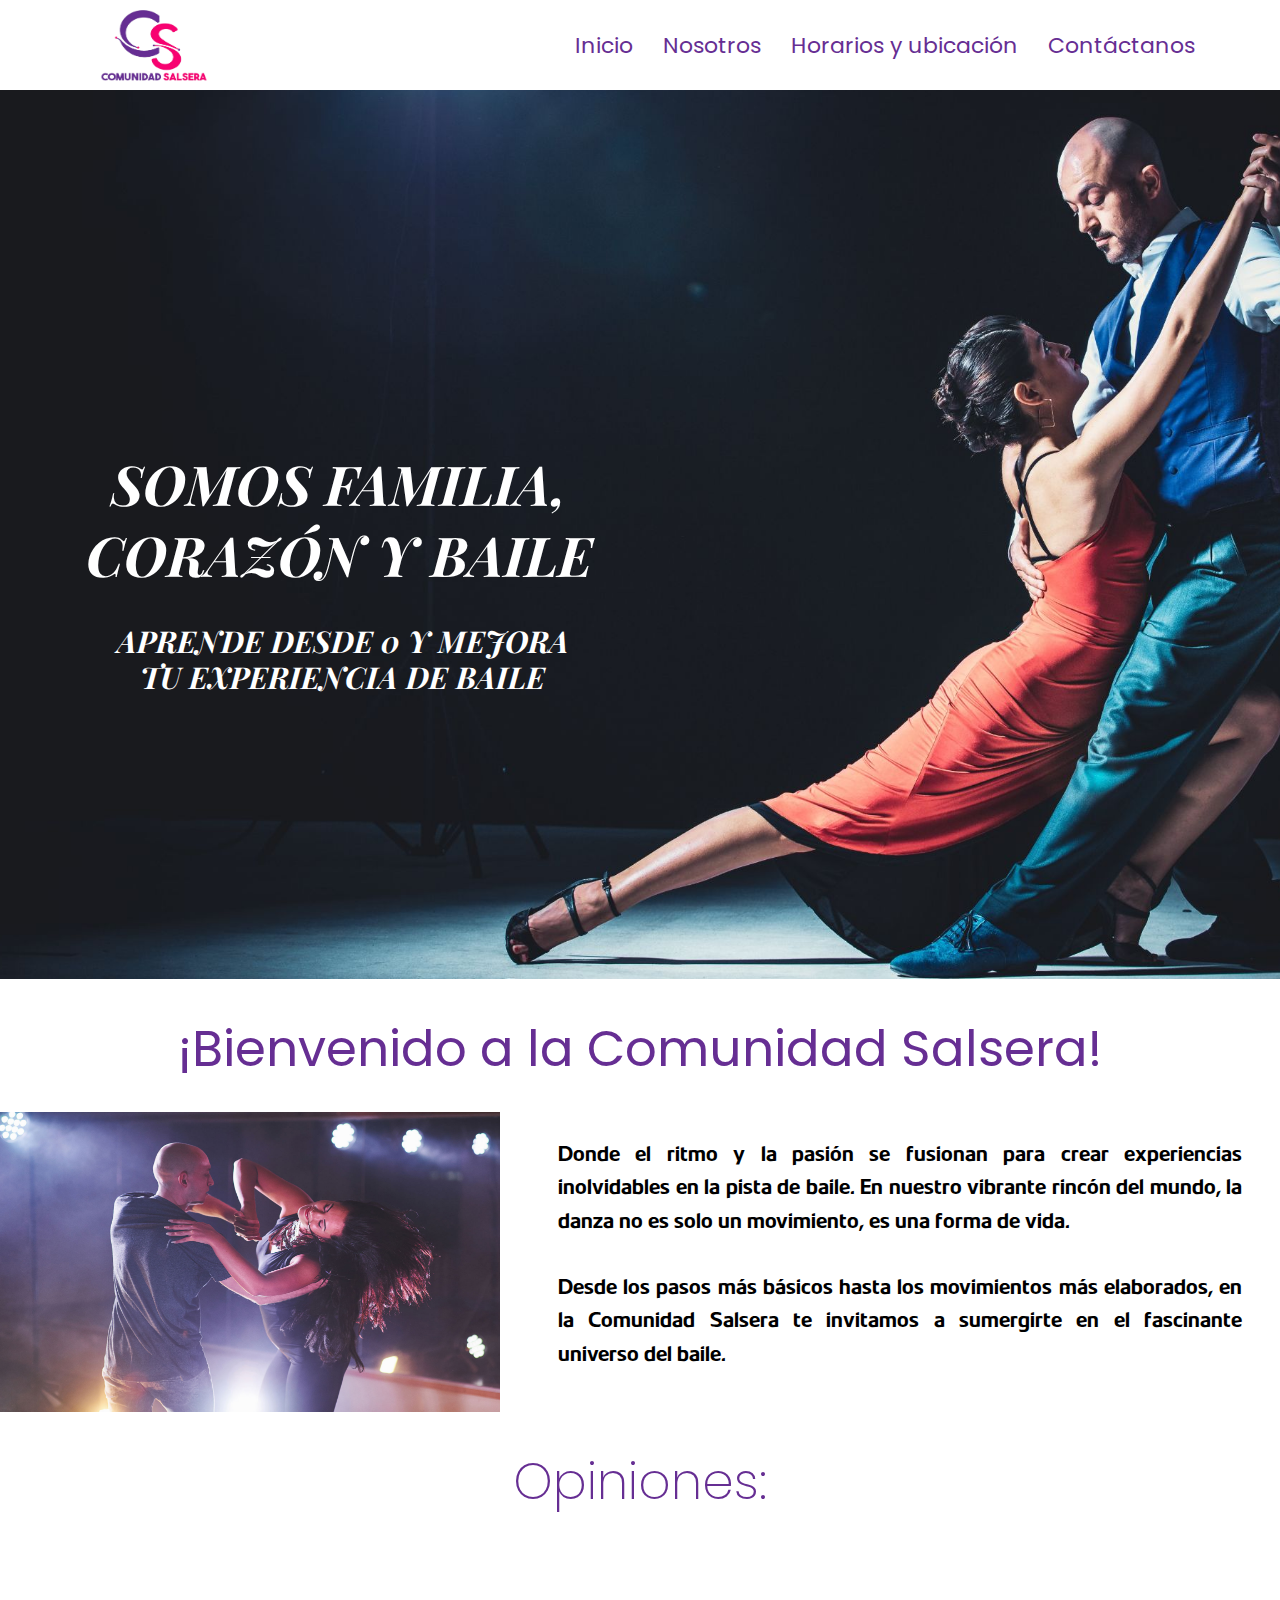
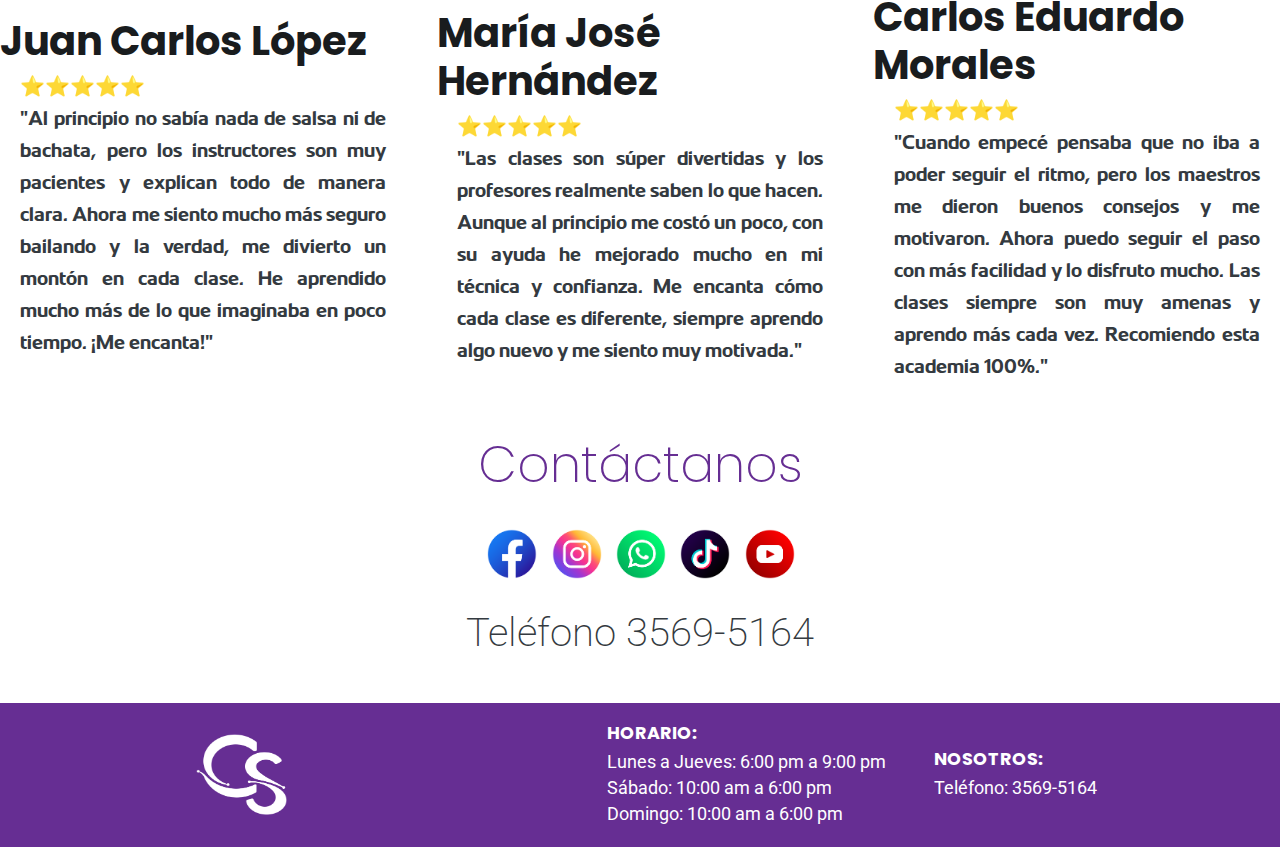
==== commit 7f45927e: "primero" ====
--- a/index.html
+++ b/index.html
@@ -82,14 +82,23 @@
   </br></br>
     <div class="">
       <div class="row align-items-center">
-        <div class="col-md-4 text-center">
-            <img src="img/reseña1.png" class="img-fluid" alt="">
+        <div class="testimonial-text col-md-4 text-left">
+            <h2>Juan Carlos López</h2>
+            <h4 class="text-dark descripcion">⭐️⭐️⭐️⭐️⭐️</br>
+              "Al principio no sabía nada de salsa ni de bachata, pero los instructores son muy pacientes y explican todo de manera clara.
+              Ahora me siento mucho más seguro bailando y la verdad, me divierto un montón en cada clase. He aprendido mucho más de lo que imaginaba en poco tiempo. ¡Me encanta!"</h4>
         </div>
-        <div class="col-md-4 text-center">
-          <img src="img/reseña1.png" class="img-fluid" alt="">
+        <div class="testimonial-text col-md-4 text-left">
+          <h2>María José Hernández</h2>
+          <h4 class="text-dark descripcion">⭐️⭐️⭐️⭐️⭐️</br>
+            "Las clases son súper divertidas y los profesores realmente saben lo que hacen.
+            Aunque al principio me costó un poco, con su ayuda he mejorado mucho en mi técnica y confianza. Me encanta cómo cada clase es diferente, siempre aprendo algo nuevo y me siento muy motivada."</h4>
         </div>
-        <div class="col-md-4 text-center">
-          <img src="img/reseña1.png" class="img-fluid" alt="">
+        <div class="testimonial-text col-md-4 text-left">
+          <h2>Carlos Eduardo Morales</h2>
+          <h4 class="text-dark descripcion">⭐️⭐️⭐️⭐️⭐️</br>
+            "Cuando empecé pensaba que no iba a poder seguir el ritmo, pero los maestros me dieron buenos consejos y me motivaron.
+            Ahora puedo seguir el paso con más facilidad y lo disfruto mucho. Las clases siempre son muy amenas y aprendo más cada vez. Recomiendo esta academia 100%."</h4>
         </div>
       </div>
     </div> 
@@ -105,8 +114,8 @@
         <li class="whatsapp"><a href="" target="_blank"><img src="img/icons/whatsapp.png" alt="WhatsApp"></a></li>
         <li class="tiktok"><a href=" https://www.tiktok.com/@comunidad_salsera2.0?is_from_webapp=1&sender_device=pc" target="_blank"><img src="img/icons/tiktok.png" alt="TikTok"></a></li>
         <li class="youtube"><a href="https://www.youtube.com/@comunidadsalseramau419" target="_blank"><img src="img/icons/youtube.png" alt="YouTube"></a></li>
-    </ul>
-    <div class="text-center descripcion">Teléfono 3569-5164</div>
+      </ul>
+    <div class="text-center team-member"><p class="titulo text-dark">Teléfono 3569-5164</p></div>
     </div>
   </section>
 </main>
--- a/css/main.css
+++ b/css/main.css
@@ -1164,6 +1164,14 @@
   height: 50px;
 }
 
+.testimonial-text h2 {
+  font-size: 40px;
+}
+
+.testimonial-text h4 {
+  font-size: 20px;
+}
+
 /*INSTRUCTORES*/
 .team-member {
   margin-bottom: 50px;
@@ -1192,13 +1200,12 @@
 /*INSTALACIONES*/
 .instalaciones2 {
   margin-bottom: 50px;
+  margin: auto;
   text-align: center;
 }
 
 .instalaciones2 img {
-  width: 350px;
-  height: 350px;
-  margin: 20px;
+  border-radius: 18px;
 }
 
 /* ==========================================================================
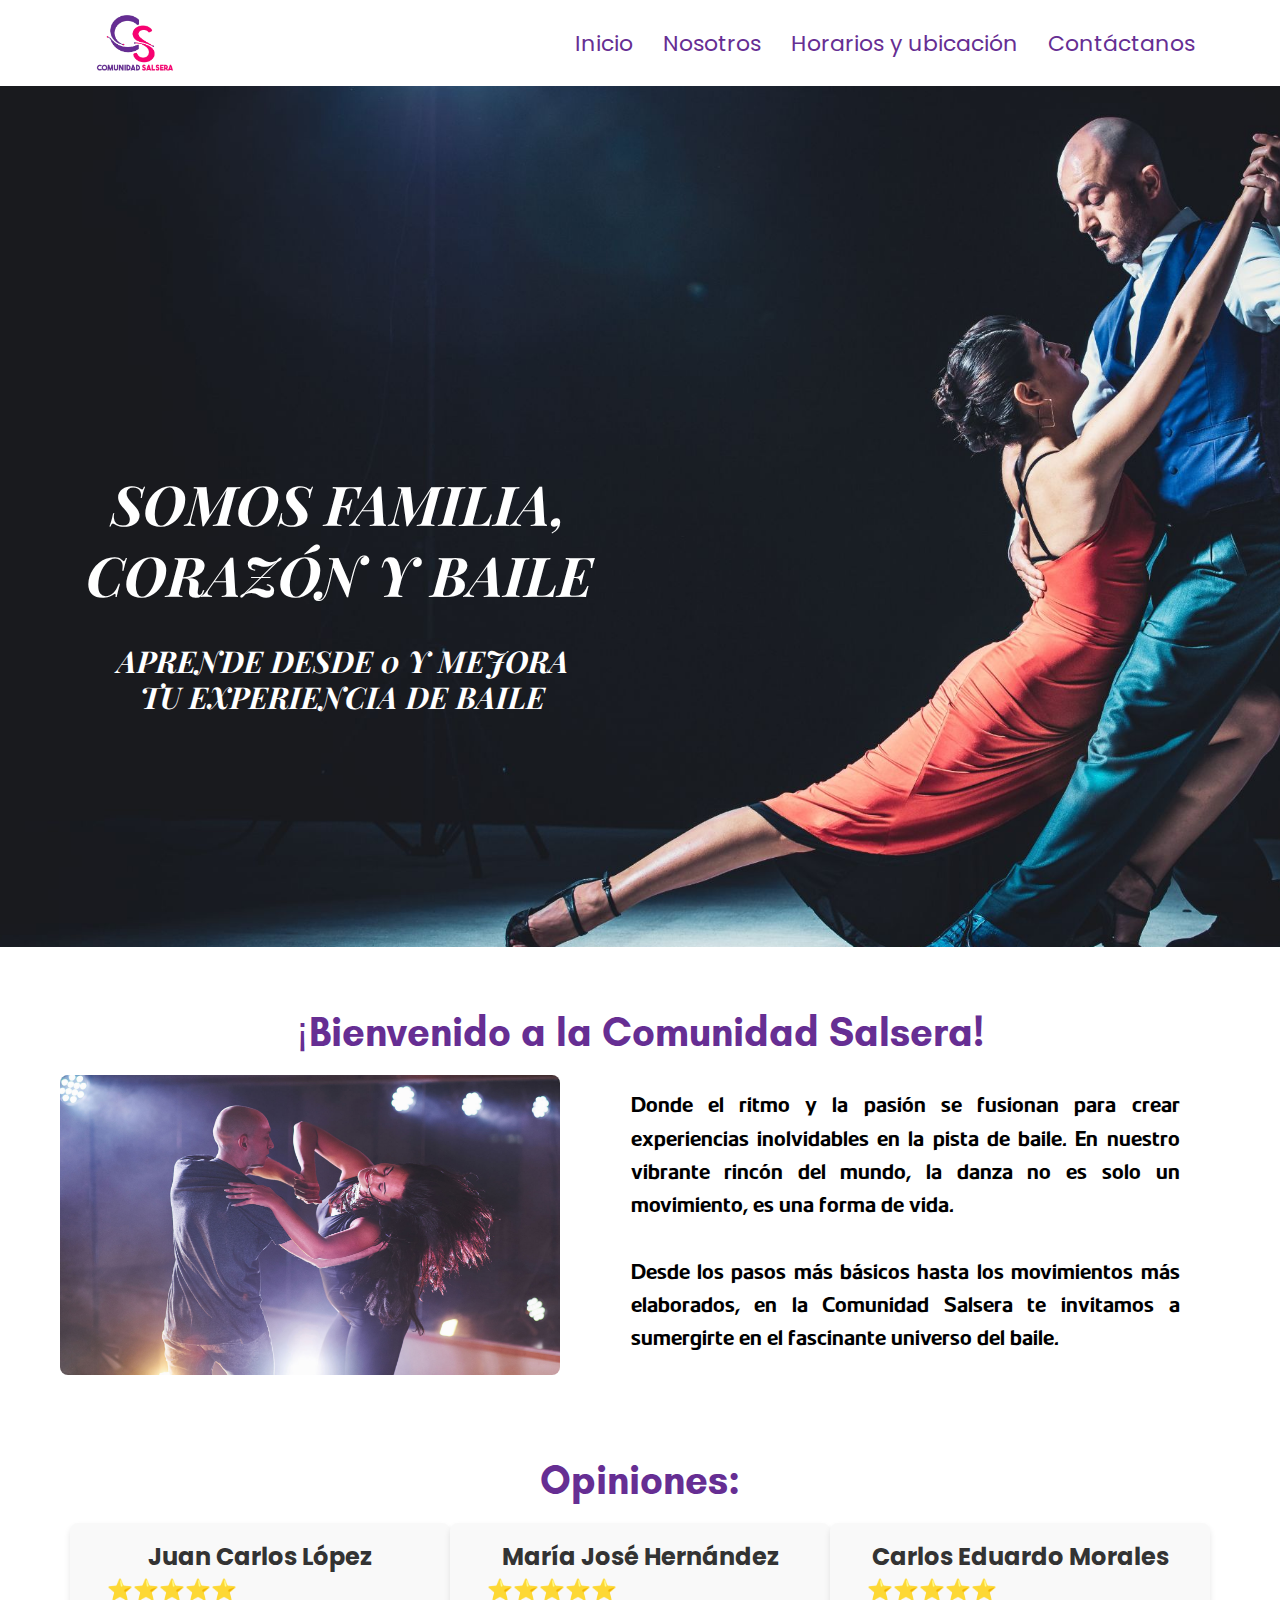
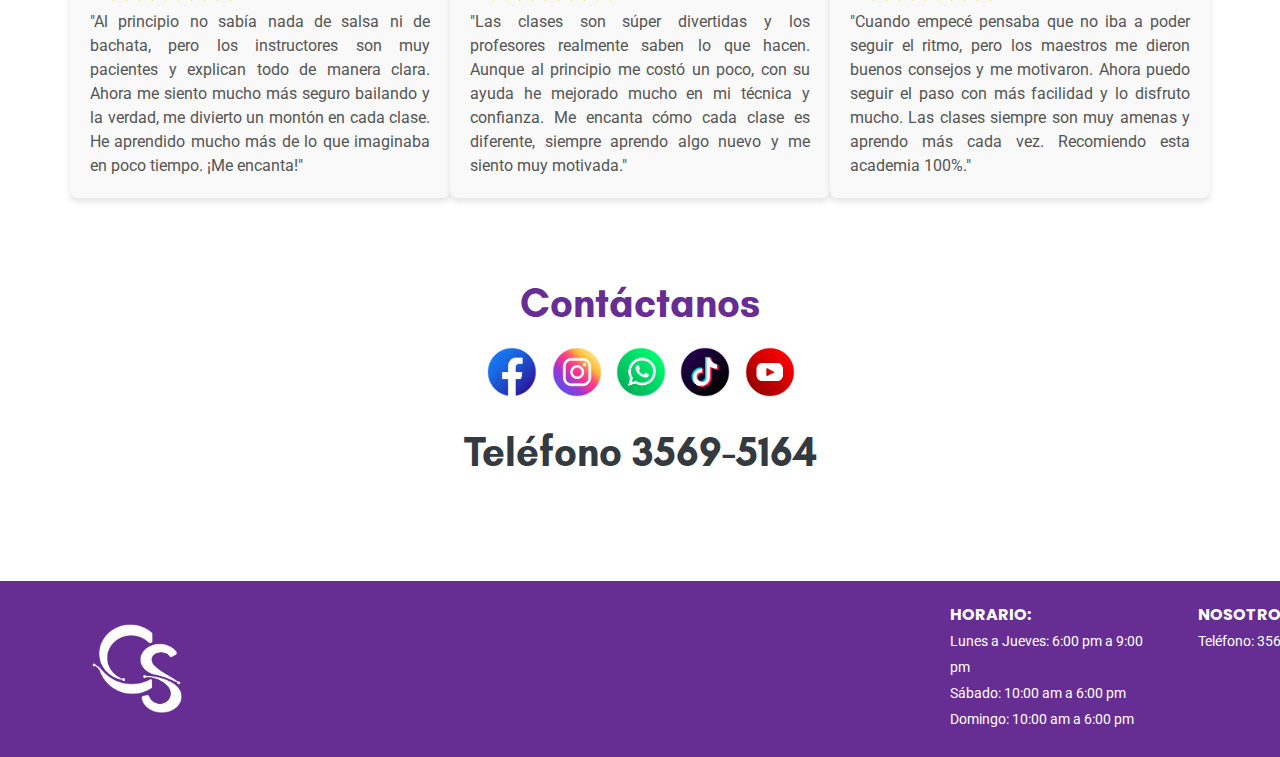
==== commit 6f95f589: "primero" ====
--- a/index.html
+++ b/index.html
@@ -2,7 +2,7 @@
 <html lang="es">
 <head>
     <meta charset="utf-8">
-    <meta name="viewport" content="width=device-width, initial-scale=1, maximun-scale=1, shrink-to-fit=no">
+    <meta name="viewport" content="width=device-width, initial-scale=1, maximum-scale=1, user-scalable=no">
     <meta name="keywords" content="Bootstrap, Landing page, Template, Registration, Landing">
     <title>CS Academy</title>
     <link rel="stylesheet" href="css/bootstrap.min.css">
@@ -14,6 +14,8 @@
     <link rel="stylesheet" href="css/nivo-lightbox.css">
     <link rel="stylesheet" href="css/main.css">    
     <link rel="stylesheet" href="css/responsive.css">
+    <link rel="stylesheet" href="https://cdnjs.cloudflare.com/ajax/libs/font-awesome/6.0.0/css/all.min.css">
+    <script src="https://cdn.jsdelivr.net/npm/bootstrap@5.3.0/dist/js/bootstrap.bundle.min.js"></script>
     <style>
       @import url('https://fonts.googleapis.com/css2?family=Playfair+Display:ital,wght@0,400..900;1,400..900&display=swap');
     </style>
@@ -22,14 +24,16 @@
 <header id="home" class="hero-area-2">  
   <section id="head-title" class="seccion">  
     <div class="overlay"></div>
-    <nav class="navbar navbar-expand-md fixed-top scrolling-navbar bg-primary custom-navbar">
+    <nav class="navbar navbar-expand-md fixed-top scrolling-navbar custom-navbar">
       <div class="container">
-        <a href="index.html" class="navbar-brand">
+      <a href="index.html" class="navbar-brand">
           <img src="img/logo.png" alt="Logo">
         </a>  
-        <button class="navbar-toggler" type="button" data-bs-toggle="collapse" data-bs-target="#navbarCollapse" aria-controls="navbarCollapse" aria-expanded="false" aria-label="Toggle navigation">
-          <i class="lni-menu"></i>
-        </button>
+          <button class="navbar-toggler" type="button" data-bs-toggle="collapse" 
+            data-bs-target="#navbarCollapse" aria-controls="navbarCollapse" 
+            aria-expanded="false" aria-label="Toggle navigation">
+            <i class="fas fa-bars"></i>
+          </button>
         <div class="collapse navbar-collapse" id="navbarCollapse">
           <ul class="navbar-nav me-auto w-100 justify-content-end">
             <li class="nav-item"> <a class="nav-link page-scroll" href="index.html">Inicio</a></li>
@@ -39,16 +43,15 @@
           </ul>
         </div>
       </div>
-    </nav>
+    </nav>    
     <div class="container text-center text-white">      
       <div class="row space-100 d-flex align-items-center min-vh-100">
-        <div class="col-lg-7 col-md-7 col-xs-7 text-start">
+        <div class="col-lg-7 col-md-7 col-xs-12 text-start">
           <div class="contents">
             <h2 class="head-title playfair-display"><i><b><br>SOMOS FAMILIA, CORAZÓN Y BAILE</br></b></i></h2>
             <h3 class="text-white playfair-display"><i>APRENDE DESDE 0 Y MEJORA<br>TU EXPERIENCIA DE BAILE<br></i>
+            </h3>
               <!-- BOTON   <a href="" class="btn btn-common btn-effect">Ingresa Aquí</a>   -->
-              <br><br>
-            </h3>
           </div>
         </div>
       </div> 
@@ -79,30 +82,27 @@
   <!-- Opiniones -->
   <section id="testimonial" class="seccion">
     <h2 class="titulo">Opiniones:</h2>
-  </br></br>
-    <div class="">
-      <div class="row align-items-center">
-        <div class="testimonial-text col-md-4 text-left">
-            <h2>Juan Carlos López</h2>
-            <h4 class="text-dark descripcion">⭐️⭐️⭐️⭐️⭐️</br>
-              "Al principio no sabía nada de salsa ni de bachata, pero los instructores son muy pacientes y explican todo de manera clara.
-              Ahora me siento mucho más seguro bailando y la verdad, me divierto un montón en cada clase. He aprendido mucho más de lo que imaginaba en poco tiempo. ¡Me encanta!"</h4>
+    <div class="container">
+        <div class="row">
+            <div class="testimonial col-lg-4 col-md-6">
+                <h2>Juan Carlos López</h2>
+                <p class="descripcion">⭐️⭐️⭐️⭐️⭐️</p>
+                <p class="testimonio-texto">"Al principio no sabía nada de salsa ni de bachata, pero los instructores son muy pacientes y explican todo de manera clara. Ahora me siento mucho más seguro bailando y la verdad, me divierto un montón en cada clase. He aprendido mucho más de lo que imaginaba en poco tiempo. ¡Me encanta!"</p>
+            </div>
+            <div class="testimonial col-lg-4 col-md-6">
+                <h2>María José Hernández</h2>
+                <p class="descripcion">⭐️⭐️⭐️⭐️⭐️</p>
+                <p class="testimonio-texto">"Las clases son súper divertidas y los profesores realmente saben lo que hacen. Aunque al principio me costó un poco, con su ayuda he mejorado mucho en mi técnica y confianza. Me encanta cómo cada clase es diferente, siempre aprendo algo nuevo y me siento muy motivada."</p>
+            </div>
+            <div class="testimonial col-lg-4 col-md-12">
+                <h2>Carlos Eduardo Morales</h2>
+                <p class="descripcion">⭐️⭐️⭐️⭐️⭐️</p>
+                <p class="testimonio-texto">"Cuando empecé pensaba que no iba a poder seguir el ritmo, pero los maestros me dieron buenos consejos y me motivaron. Ahora puedo seguir el paso con más facilidad y lo disfruto mucho. Las clases siempre son muy amenas y aprendo más cada vez. Recomiendo esta academia 100%."</p>
+            </div>
         </div>
-        <div class="testimonial-text col-md-4 text-left">
-          <h2>María José Hernández</h2>
-          <h4 class="text-dark descripcion">⭐️⭐️⭐️⭐️⭐️</br>
-            "Las clases son súper divertidas y los profesores realmente saben lo que hacen.
-            Aunque al principio me costó un poco, con su ayuda he mejorado mucho en mi técnica y confianza. Me encanta cómo cada clase es diferente, siempre aprendo algo nuevo y me siento muy motivada."</h4>
-        </div>
-        <div class="testimonial-text col-md-4 text-left">
-          <h2>Carlos Eduardo Morales</h2>
-          <h4 class="text-dark descripcion">⭐️⭐️⭐️⭐️⭐️</br>
-            "Cuando empecé pensaba que no iba a poder seguir el ritmo, pero los maestros me dieron buenos consejos y me motivaron.
-            Ahora puedo seguir el paso con más facilidad y lo disfruto mucho. Las clases siempre son muy amenas y aprendo más cada vez. Recomiendo esta academia 100%."</h4>
-        </div>
-      </div>
     </div> 
-  </section>
+</section>
+
 
   <!-- redes sociales -->
   <section id="contacto" class="seccion">
--- a/css/main.css
+++ b/css/main.css
@@ -661,45 +661,73 @@
   color: #fff;
 }
 
+/* Ajustes generales de la navbar */
 .custom-navbar {
-  background:#ffffff !important;
+  background: #ffffff !important;
   padding: 10px 20px;
-  height: 90px;
-}
-
-
-.menu-bg {
-  background: -webkit-linear-gradient(left, #7a2046 0%, #143389 100%) !important;
-  background: linear-gradient(to right, #7a2046 0%, #143389 100%) !important;
-  box-shadow: 0 0 7px 1px rgba(0, 0, 0, 0.1);
-  z-index: 9999;
-  padding: 5px;
-}
-
-.menu-bg .menu-button {
-  top: 0;
-}
-
-.menu-bg .menu-button:hover {
-  cursor: pointer;
-  color: #3c9cfd;
-}
-
-.menu-bg .logo-menu a {
-  color: #3c9cfd;
-}
-
-.menu-bg .navbar-nav .nav-link {
-  color: #662e93!important;
-}
-
-.menu-bg .navbar-nav .nav-link:hover {
+  height: auto;
+}
+
+/* Botón de menú hamburguesa en móviles */
+.navbar-toggler {
+  background: transparent;
+  border: 1px solid #662e93;
+  border-radius: 5px;
+  padding: 8px 12px;
+  transition: all 0.3s ease-in-out;
+}
+
+/* Estilo del icono dentro del botón de menú */
+.navbar-toggler i {
   color: #662e93 !important;
-}
-
-.menu-bg .navbar-nav .active {
-  color: #662e93 !important;
-}
+  font-size: 22px;
+}
+
+/* Mejorar visibilidad del menú en móviles */
+@media (max-width: 768px) {
+  .navbar-nav {
+    text-align: center;
+  }
+  .navbar-nav .nav-link {
+    font-size: 18px;
+    padding: 10px;
+    display: block;
+  }
+
+  .navbar-brand img {
+    width: 120px; /* Ajuste del tamaño del logo */
+  }
+
+  .navbar-toggler {
+    margin-left: auto;
+    margin-right: auto;
+  }
+}
+
+/* Mejoras en los botones de navegación */
+.navbar-nav .nav-link {
+  color: #662e93;
+  font-size: 20px;
+  padding: 10px 15px;
+  transition: all 0.3s ease-in-out;
+}
+
+.navbar-nav .nav-link:hover,
+.navbar-nav .nav-link:focus {
+  color: #a12fff !important;
+  background: rgba(255, 255, 255, 0.2);
+}
+
+/* Cuando el menú está colapsado en móviles */
+@media (max-width: 480px) {
+  .navbar-nav {
+    flex-direction: column;
+  }
+  .navbar-nav .nav-item {
+    width: 100%;
+  }
+}
+
 
 .navbar-expand-md .navbar-nav .nav-link {
   color: #662e93;
@@ -746,6 +774,11 @@
   color: #662e93;
 }
 
+.navbar-toggler {
+  margin-left: auto;
+  margin-right: auto;
+}
+
 .navbar-expand-md .navbar-toggler {
   background: transparent;
   border: 1px solid #662e93;
@@ -764,186 +797,288 @@
 }
 
 .navbar img {
-  width: 138px;
-  height: 71px;
-}
+  width: 100px; /* Ajustar tamaño de logo en pantallas pequeñas */
+  height: auto;
+}
+
+/* Hacer que la navbar sea responsive */
+@media (max-width: 768px) {
+  .navbar-nav {
+    text-align: center;
+  }
+  .navbar-toggler {
+    margin-left: auto;
+    margin-right: auto;
+  }
+  .navbar-nav .nav-link {
+    font-size: 18px;
+    padding: 10px;
+  }
+  .navbar img {
+    width: 100px; /* Ajustar tamaño de logo en pantallas pequeñas */
+    height: auto;
+  }
+  .navbar-expand-md .navbar-nav {
+    padding-left: 0;
+    padding-right: 0;
+  }
+}
+
+/* Hacer que los títulos se ajusten en pantallas pequeñas */
+@media (max-width: 767px) {
+  .head-title {
+    font-size: 24px;
+    text-align: center;
+  }
+  .head-title i {
+    font-size: 20px;
+  }
+  .custom-navbar {
+    padding: 10px;
+  }
+  .container.text-center {
+    padding: 10px;
+  }
+  .contents {
+    text-align: center;
+  }
+}
+
+/* Asegurar que los márgenes y padding no causen desplazamientos indeseados */
+@media (max-width: 480px) {
+  .custom-navbar {
+    padding: 5px 15px;
+  }
+  .navbar-nav .nav-link {
+    font-size: 16px;
+    margin-left: 10px;
+  }
+  .head-title {
+    font-size: 20px;
+  }
+  .container {
+    padding-left: 15px;
+    padding-right: 15px;
+  }
+}
+
 /* ==========================================================================
    Hero Area
    ========================================================================== */
-.hero-area {
-  background: #7a2046;
-  background-size: cover;
-  color: #fff;
-  overflow: hidden;
-  position: relative;
-}
-
-.hero-area .overlay {
-  position: absolute;
-  width: 100%;
-  height: 100%;
-  top: 0px;
-  left: 0px;
-  background-image: -moz-linear-gradient(0deg, #7a2046 0%, #143389 100%);
-  background-image: -webkit-linear-gradient(0deg, #7a2046 0%, #143389 100%);
-  background-image: -ms-linear-gradient(0deg, #7a2046 0%, #143389 100%);
-}
-
-.hero-area .contents {
-  padding: 160px 0 140px;
-}
-
-.hero-area .contents h2 {
-  color: #fff;
-  font-size: 42px;
-  font-weight: 600;
-  line-height: 60px;
-  margin-bottom: 25px;
-}
-
-.hero-area .contents p {
-  color: #fff;
-  font-size: 14px;
-  line-height: 26px;
-}
-
-.hero-area .contents .btn {
-  margin-top: 40px;
-  margin-right: 20px;
-  text-transform: uppercase;
-}
-
-.hero-area .contents .btn-border {
-  border: 2px solid #fff;
-  color: #fff;
-}
-
-.hero-area .intro-img {
-  padding: 148px 0 0px;
-}
-
-.hero-area .intro-img img {
-  display: block;
-  height: auto;
-  max-width: 100%;
-}
+   .hero-area {
+    background: #7a2046;
+    background-size: cover;
+    color: #fff;
+    overflow: hidden;
+    position: relative;
+  }
+  
+  .hero-area .overlay {
+    position: absolute;
+    width: 100%;
+    height: 100%;
+    top: 0px;
+    left: 0px;
+    background-image: -moz-linear-gradient(0deg, #7a2046 0%, #143389 100%);
+    background-image: -webkit-linear-gradient(0deg, #7a2046 0%, #143389 100%);
+    background-image: -ms-linear-gradient(0deg, #7a2046 0%, #143389 100%);
+  }
+  
+  .hero-area .contents {
+    padding: 160px 0 140px;
+  }
+  
+  .hero-area .contents h2 {
+    color: #fff;
+    font-size: 42px;
+    font-weight: 600;
+    line-height: 60px;
+    margin-bottom: 25px;
+  }
+  
+  @media (max-width: 992px) {
+    .hero-area .contents h2 {
+      font-size: 36px; /* Tamaño reducido para pantallas medianas */
+      line-height: 50px; /* Ajuste de altura de línea */
+    }
+  }
+  
+  @media (max-width: 768px) {
+    .hero-area .contents h2 {
+      font-size: 30px; /* Tamaño más pequeño para tablets */
+      line-height: 45px;
+      margin-bottom: 20px; /* Menor espacio debajo */
+    }
+  }
+  
+  @media (max-width: 480px) {
+    .hero-area .contents h2 {
+      font-size: 24px; /* Aún más pequeño para móviles */
+      line-height: 36px; /* Ajuste de línea más corto */
+      margin-bottom: 15px; /* Espaciado reducido */
+      text-align: center; /* Centrar el texto en móviles */
+    }
+  }
+  
+  .hero-area .contents p {
+    color: #fff;
+    font-size: 14px;
+    line-height: 26px;
+  }
+  
+  .hero-area .contents .btn {
+    margin-top: 40px;
+    margin-right: 20px;
+    text-transform: uppercase;
+  }
+  
+  .hero-area .contents .btn-border {
+    border: 2px solid #fff;
+    color: #fff;
+  }
+  
+  .hero-area .intro-img {
+    padding: 148px 0 0px;
+  }
+  
+  .hero-area .intro-img img {
+    display: block;
+    height: auto;
+    max-width: 100%;
+  }
+  
+  /* ==========================================================================
+   Hero Production version
+   ========================================================================== */
+  .hero-area-2 {
+    color: #fff;
+    overflow: hidden;
+    position: relative;
+  }
+  
+  .hero-area-2 .overlay {
+    position: absolute;
+    width: 100%;
+    min-height: 110vh;
+    top: 0;
+    left: 0;
+    margin-top: 80px;
+    background-image: url(../img/background.jpg);
+    background-size: cover; /* Asegura que la imagen cubra toda el área */
+    background-position: center; /* Asegura que la imagen esté centrada */
+    background-repeat: no-repeat; /* Evita que la imagen se repita */
+  }
+  
+  @media (max-width: 768px) {
+    .hero-area-2 .overlay {
+      min-height: 80vh; /* Ajustar la altura en pantallas medianas */
+      background-size: cover; /* Mantener el cover para que la imagen se ajuste */
+      background-position: center top; /* Centrar la imagen pero priorizar la parte superior */
+    }
+  }
+  
+  @media (max-width: 480px) {
+    .hero-area-2 .overlay {
+      min-height: 70vh; /* Ajustar la altura para pantallas más pequeñas */
+      background-size: cover; /* Mantener la imagen de fondo cubriendo toda el área */
+      background-position: center top; /* Centrar la imagen en la parte superior */
+    }
+  }
+  
+  
+  .hero-area-2 .contents {
+    padding: 400px 0 140px;
+    text-align: center;
+  }
+  
+  .hero-area-2 .contents h2 {
+    font-weight: 400;
+    font-size: 3.4375rem;
+    color: #fff;
+    line-height: 1.3;
+    margin-bottom: 4rem;
+    max-width: 80%;
+    height: auto;
+    position: relative;
+    text-align: center;
+    padding-top: 1rem;
+    margin-top: -80px;
+  }
+  
+  @media (max-width: 992px) {
+    .hero-area-2 .contents h2 {
+      font-size: 2.5rem; /* Reducir tamaño de texto en pantallas medianas */
+    }
+  }
+  
+  @media (max-width: 768px) {
+    .hero-area-2 .contents h2 {
+      font-size: 2rem;
+      max-width: 100%;
+      padding-top: 0;
+    }
+  }
+  
+  @media (max-width: 480px) {
+    .hero-area-2 .contents h2 {
+      font-size: 1.75rem;
+      line-height: 1.2;
+      margin-bottom: 2rem; /* Espaciado más pequeño en móviles */
+    }
+  }
+  
+  .hero-area-2 .contents p {
+    color: #fff;
+    font-size: 14px;
+    line-height: 26px;
+  }
+  
+  .hero-area-2 .contents .btn {
+    margin-top: 40px;
+    margin-right: 20px;
+    text-transform: uppercase;
+  }
+  
+  .hero-area-2 .contents .btn-border {
+    border: 2px solid #fff;
+    color: #fff;
+  }
+  
+  .hero-area-2 .intro-img {
+    padding: 180px 0 0px;
+  }
+  
+  .hero-area-2 .intro-img img {
+    display: block;
+    height: auto;
+    max-width: 100%;
+  }
+  
+  .custom-logo {
+    max-width: 100%;
+    max-height: 250px;
+    height: auto;
+    position: relative;
+    left: 90px;
+    top: -90px;
+    max-width: 80%;
+  }
+  
+  /* Mejora la visibilidad en pantallas pequeñas */
+  @media (max-width: 480px) {
+    .custom-logo {
+      left: 0; /* Ajuste para centrar la imagen */
+      top: 0;  /* Ajuste para centrado */
+      max-height: 200px; /* Ajuste de tamaño */
+    }
+  }
+  
+
 
 /* ==========================================================================
- Hero Production version
- ========================================================================== */
-.hero-area-2 {
-  color: #fff;
-  overflow: hidden;
-  position: relative;
-}
-
-.hero-area-2 .overlay {
-  position: absolute;
-  width: 100%;
-  min-height: 110vh;
-  top: 0;
-  left: 0;
-  margin-top: 80px;
-  background-image: url(../img/background.jpg);
-  background-size: cover;
-  background-position: center;
-  background-repeat: no-repeat;
-}
-
-@media (max-width: 768px) {
-  .hero-area-2 .overlay {
-    min-height: 80vh;
-  }
-}
-
-@media (max-width: 480px) {
-  .hero-area-2 .overlay {
-    min-height: 70vh;
-  }
-}
-
-
-.hero-area-2 .contents {
-  padding: 400px 0 140px;
-}
-
-.hero-area-2 .contents h2 {
-  font-weight: 400;
-  font-size: 3.4375rem;
-  color: #fff;
-  line-height: 1.3;
-  margin-bottom: 4rem;
-  max-width: 80%;
-  height: auto;
-  position: relative;
-  text-align: center;
-  padding-top: 1rem;
-  margin-top: -80px;
-}
-
-@media (max-width: 992px) {
-  .hero-area-2 .contents h2 {
-    font-size: 2.5rem;
-  }
-}
-
-@media (max-width: 768px) {
-  .hero-area-2 .contents h2 {
-    font-size: 2rem;
-    max-width: 100%;
-    padding-top: 0;
-  }
-}
-
-@media (max-width: 480px) {
-  .hero-area-2 .contents h2 {
-    font-size: 1.75rem;
-    line-height: 1.2;
-  }
-}
-
-
-.hero-area-2 .contents p {
-  color: #fff;
-  font-size: 14px;
-  line-height: 26px;
-}
-
-.hero-area-2 .contents .btn {
-  margin-top: 40px;
-  margin-right: 20px;
-  text-transform: uppercase;
-}
-
-.hero-area-2 .contents .btn-border {
-  border: 2px solid #fff;
-  color: #fff;
-}
-
-.hero-area-2 .intro-img {
-  padding: 180px 0 0px;
-}
-
-.hero-area-2 .intro-img img {
-  display: block;
-  height: auto;
-  max-width: 100%;
-}
-
-.custom-logo {
-  max-width: 100%;
-  max-height: 250px;
-  height: auto;
-  position: relative;
-  left: 90px;
-  top: -90px;
-  max-width: 80%;
-}
-
-/* ==========================================================================
-  TABLA
+  HORARIOS - TABLA
   ========================================================================== */
-
+  
 .table {
   width: 100%;
   border-collapse: collapse;
@@ -980,6 +1115,41 @@
   vertical-align: middle;
 }
 
+/* Estilos para dispositivos pequeños (celulares) */
+@media (max-width: 768px) {
+  .table thead {
+    display: none; /* Ocultar el encabezado */
+  }
+
+  .table, .table tbody, .table tr, .table td {
+    display: block; /* Hacer que la tabla se muestre como bloque */
+    width: 100%; /* Asegurar que la tabla ocupe todo el ancho */
+  }
+
+  .table td {
+    position: relative;
+    padding-left: 50%; /* Crear espacio para etiquetas */
+    text-align: left; /* Alineación a la izquierda */
+    border-bottom: 1px solid #ddd; /* Separar las filas */
+  }
+
+  /* Etiquetas para cada columna en la vista móvil */
+  .table td:before {
+    content: attr(data-label); /* Usamos el atributo data-label para mostrar los nombres de las columnas */
+    position: absolute;
+    left: 10px;
+    top: 10px;
+    font-weight: bold;
+    color: #662e93;
+    font-size: 0.9em;
+  }
+  
+  /* Separar las filas */
+  .table tr {
+    margin-bottom: 15px;
+  }
+}
+  
 /* ==========================================================================
   MAIN
  ========================================================================== */
@@ -993,20 +1163,39 @@
 }
 
 .seccion {
-  padding: 0px;
+  padding: 20px;
   margin: 40px auto;
-  max-width: 1400px;
+  max-width: 1200px;
   background-color: #ffffff;
   border-radius: 8px;
+  text-align: center;
 }
 
 .titulo {
-  font-family: 'Glacial Indifference', sans-serif, !important;
-  font-size: 50px;
+  font-family: 'Glacial Indifference', sans-serif;
+  font-size: 2.5rem;
   font-weight: 200;
   color: #662e93;
-  text-align: center;
-  margin-bottom: 33px;
+  margin-bottom: 20px;
+}
+
+.contenido {
+  display: flex;
+  align-items: center;
+  justify-content: center;
+  gap: 20px;
+  margin-top: 20px;
+}
+
+.imagen img {
+  width: 450px;
+  height: auto;
+  border-radius: 8px;
+}
+
+.texto {
+  flex: 1;
+  padding: 10px;
 }
 
 .descripcion {
@@ -1015,26 +1204,48 @@
   font-weight: 200;
   text-align: justify;
   line-height: 1.6;
+  color: #000;
   max-width: 90%;
-  color: #000;
-  margin: 0 auto 0.625rem auto;
-}
-
+  margin: 0 auto;
+}
+
+/* Responsive para tablets */
 @media (max-width: 992px) {
+  .contenido {
+    flex-direction: column;
+    text-align: center;
+  }
+
+  .imagen img {
+    width: 80%;
+  }
+
+  .descripcion {
+    font-size: 1.1rem;
+    max-width: 95%;
+    text-align: center;
+  }
+}
+
+/* Responsive para móviles */
+@media (max-width: 768px) {
+  .titulo {
+    font-size: 2rem;
+  }
+
   .descripcion {
     font-size: 1rem;
-    max-width: 95%;
-  }
-}
-
-@media (max-width: 768px) {
-  .descripcion {
-    font-size: 0.9375rem;
     line-height: 1.5;
     max-width: 100%;
     text-align: left;
-  }
-}
+    padding: 0 15px;
+  }
+
+  .imagen img {
+    width: 100%;
+  }
+}
+
 
 html {
   overflow-x: hidden;
@@ -1159,17 +1370,54 @@
 }
 
 /*TESTIMONIOS*/
-.testmn img{
-  width: 50px;
-  height: 50px;
-}
-
-.testimonial-text h2 {
-  font-size: 40px;
-}
-
-.testimonial-text h4 {
-  font-size: 20px;
+
+
+.testimonial {
+  background: #f9f9f9;
+  padding: 20px;
+  border-radius: 8px;
+  text-align: center;
+  box-shadow: 0 4px 6px rgba(0, 0, 0, 0.1);
+}
+
+.testimonial h2 {
+  font-size: 1.5rem;
+  font-weight: bold;
+  color: #333;
+  margin-bottom: 5px;
+}
+
+.testimonio-texto {
+  font-size: 1rem;
+  font-weight: 400;
+  color: #555;
+  text-align: justify;
+  line-height: 1.5;
+}
+
+/* Responsivo */
+@media (max-width: 992px) {
+  .titulo {
+    font-size: 2rem;
+  }
+
+  .testimonial {
+    padding: 15px;
+  }
+
+  .testimonio-texto {
+    font-size: 0.95rem;
+  }
+}
+
+@media (max-width: 768px) {
+  .testimonial {
+    text-align: left;
+  }
+
+  .testimonio-texto {
+    font-size: 0.9rem;
+  }
 }
 
 /*INSTRUCTORES*/
@@ -1199,103 +1447,116 @@
 
 /*INSTALACIONES*/
 .instalaciones2 {
+  display: flex;
+  justify-content: space-around;
+  margin-top: 20px;
   margin-bottom: 50px;
-  margin: auto;
-  text-align: center;
 }
 
 .instalaciones2 img {
   border-radius: 18px;
+  width: 100%;  /* Asegura que las imágenes se adapten al contenedor */
+  height: auto;
+  max-width: 380px; /* Limita el tamaño máximo para no sobrepasar el contenedor */
+  box-shadow: 0 4px 8px rgba(0, 0, 0, 0.1);
+  margin-bottom: 20px; /* Agrega un poco de espacio entre las imágenes */
 }
 
 /* ==========================================================================
    Footer
    ========================================================================== */
 
-   .footer {
-    display: flex;
+/* Asegurando que el contenido principal tenga suficiente espacio para el pie de página */
+html, body {
+  height: 100%;
+  margin: 0;
+}
+
+.page {
+  min-height: calc(100vh - 150px); /* Ajustar según el tamaño del pie de página */
+  display: flex;
+  flex-direction: column;
+}
+
+.last-page {
+  flex: 1; /* Esto hace que la última página ocupe el espacio restante */
+  padding-bottom: 0; /* Elimina el padding extra al final de la última página */
+}
+
+/* Pie de página */
+.footer {
+  display: flex;
+  flex-direction: row;
+  align-items: center;
+  justify-content: space-between;
+  width: 100%;
+  background-color: #662e93;
+  color: white;
+  padding: 1.5rem 2rem;
+  text-align: left;
+  position: relative;
+  margin-top: auto; /* Esto asegura que el pie de página siempre esté al final */
+}
+
+/* Logo del pie de página */
+.footer-brand img {
+  width: 90px;
+  height: auto;
+  margin-left: 60px;
+  margin-right: 45rem; /* Espacio entre el logo y el contenido */
+}
+
+.footer-content {
+  display: flex;
+  flex-direction: row;
+  justify-content: space-between;
+  flex: 1;
+}
+
+.footer-section {
+  flex: 1;
+  min-width: 200px;
+  margin-left: 3rem; /* Desplazar secciones a la derecha */
+}
+
+.footer-section h4 {
+  color: #ffffff;
+  margin: 0;
+  font-size: 1rem;
+  text-transform: uppercase;
+}
+
+.footer-section p {
+  color: #ffffff;
+  margin-top: 5px;
+  font-size: 0.9rem;
+}
+
+/* Ajustes para tablets y móviles */
+@media (max-width: 992px) {
+  .footer {
+    flex-direction: column;
     align-items: center;
-    justify-content: space-between;
+    text-align: center;
+    padding: 1rem;
+  }
+
+  .footer-brand img {
+    width: 70px;
+    margin: 0 auto 1rem auto; /* Centrar el logo */
+  }
+
+  .footer-content {
+    flex-direction: column;
+    align-items: center;
     width: 100%;
-    background-color: #662e93;
-    color: white;
-    padding: 1.25rem;
-  }
-  
-  .footer-content {
-    display: flex;
-    align-items: center;
-    justify-content: space-between;
-    flex: 1;
-    width: 100%;
-  }
-  
-  .footer img {
-    width: 5.6875rem; 
-    height: 5.0625rem; 
-    margin-left: 11rem; 
-    margin-right: 20rem;
-    justify-content: right;
-    flex-shrink: 0;
-  }
- 
+  }
+
   .footer-section {
-    flex: 1;
-    text-align: left;
-    justify-content: left;
-    padding: 0rem;
-  }
-  
-  .footer-section h4 {
-    color: #ffffff;
-    margin: 0;
-    font-size: 1.1rem;
-    text-transform: uppercase;
-    text-align: left;
-  }
-  
-  .footer-section p {
-    color: #ffffff;
-    margin: 0.3125rem 0 0;
-    text-align: left;
-  }
-  
-  @media (max-width: 992px) {
-    .footer-content {
-      flex-wrap: nowrap;
-      justify-content: space-around;
-    }
-    .footer img {
-      margin-left: 1rem;
-      width: 4.5rem;
-      height: 4rem;
-    }
-    .footer-section {
-      padding: 0 0.5rem;
-    }
-  }
-  
-  .last-page .footer {
-    position: absolute;
-    bottom: 0;
-    width: 100%;
-  }
-
-  @media (max-width: 768px) {
-    .footer {
-      padding: 1rem;
-    }
-    .footer-content {
-      flex-wrap: nowrap;
-      justify-content: space-between;
-    }
-    .footer img {
-      width: 4rem;
-      height: 3.5rem;
-      margin-left: 0.5rem;
-    }
-    .footer-section {
-      padding: 0 0.5rem;
-    }
-  }
+    text-align: center;
+    margin-left: 0; /* Eliminar margen izquierdo en móviles */
+  }
+}
+
+  
   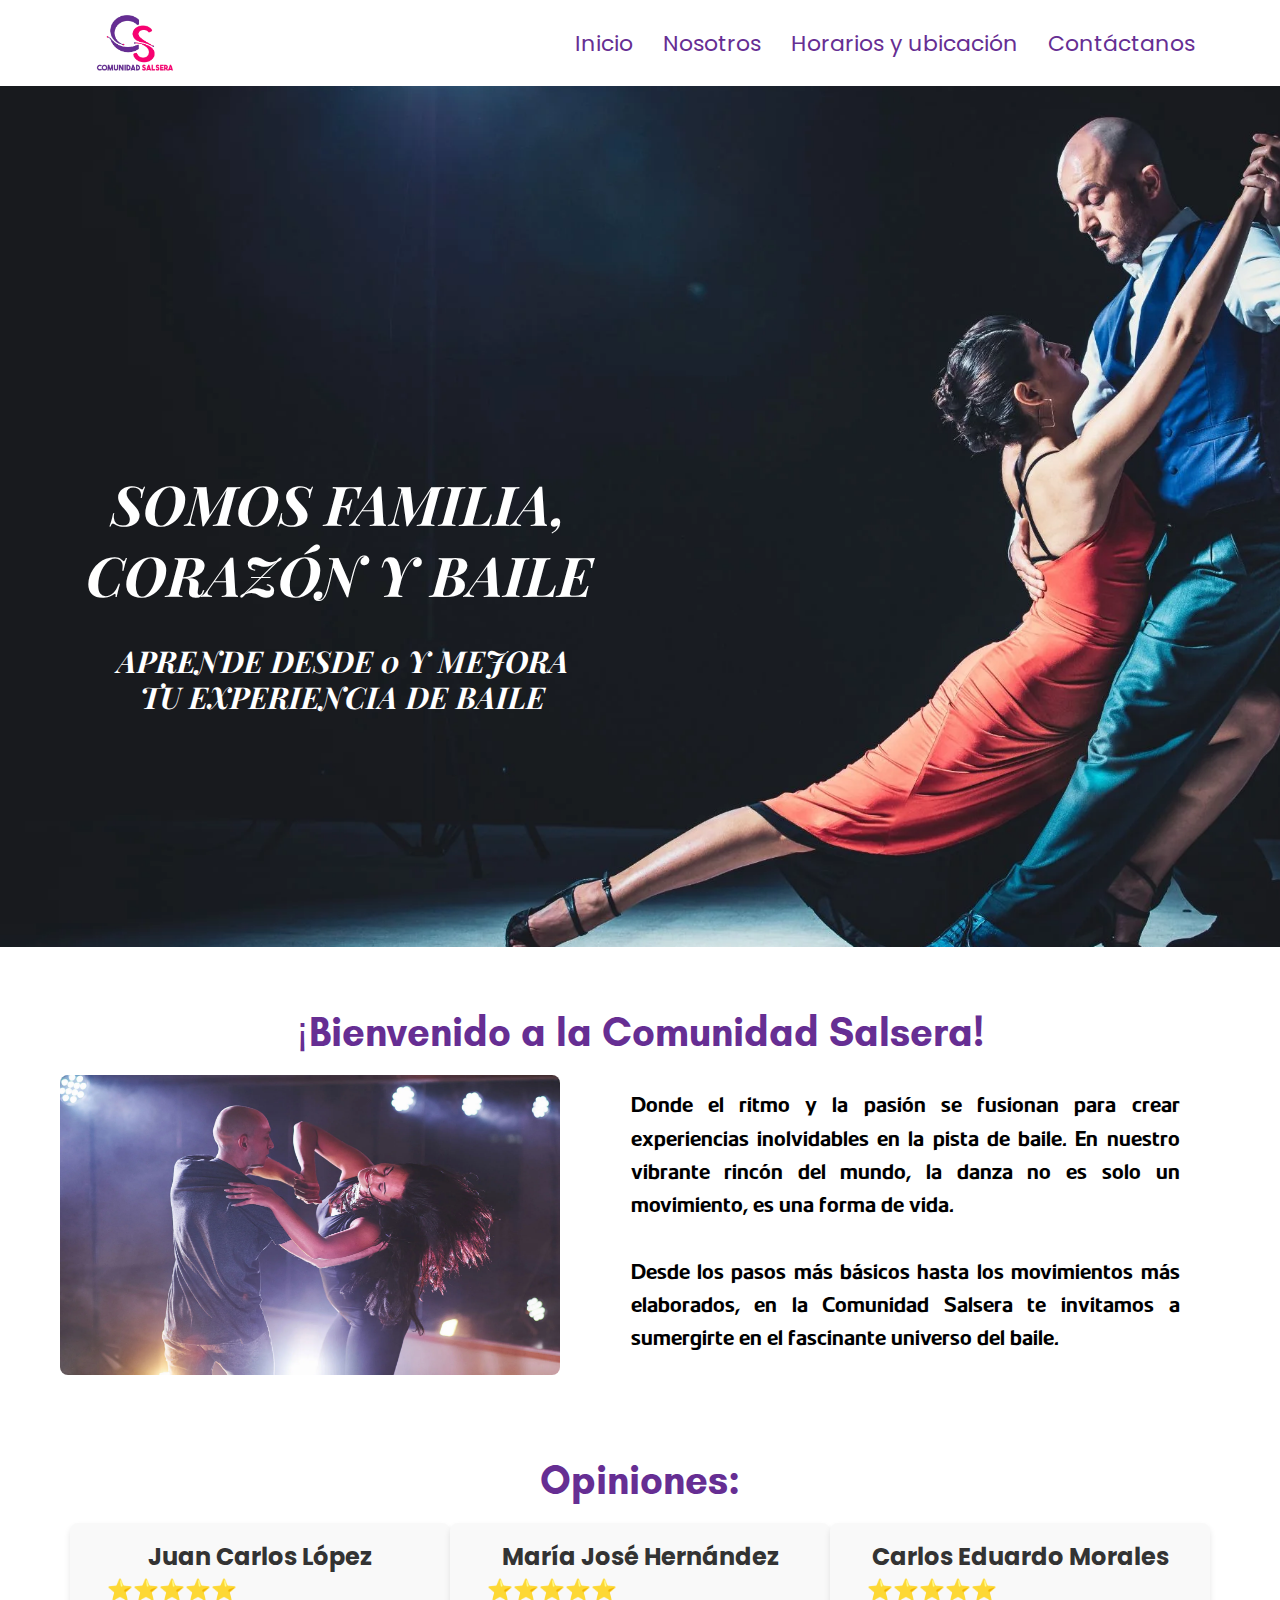
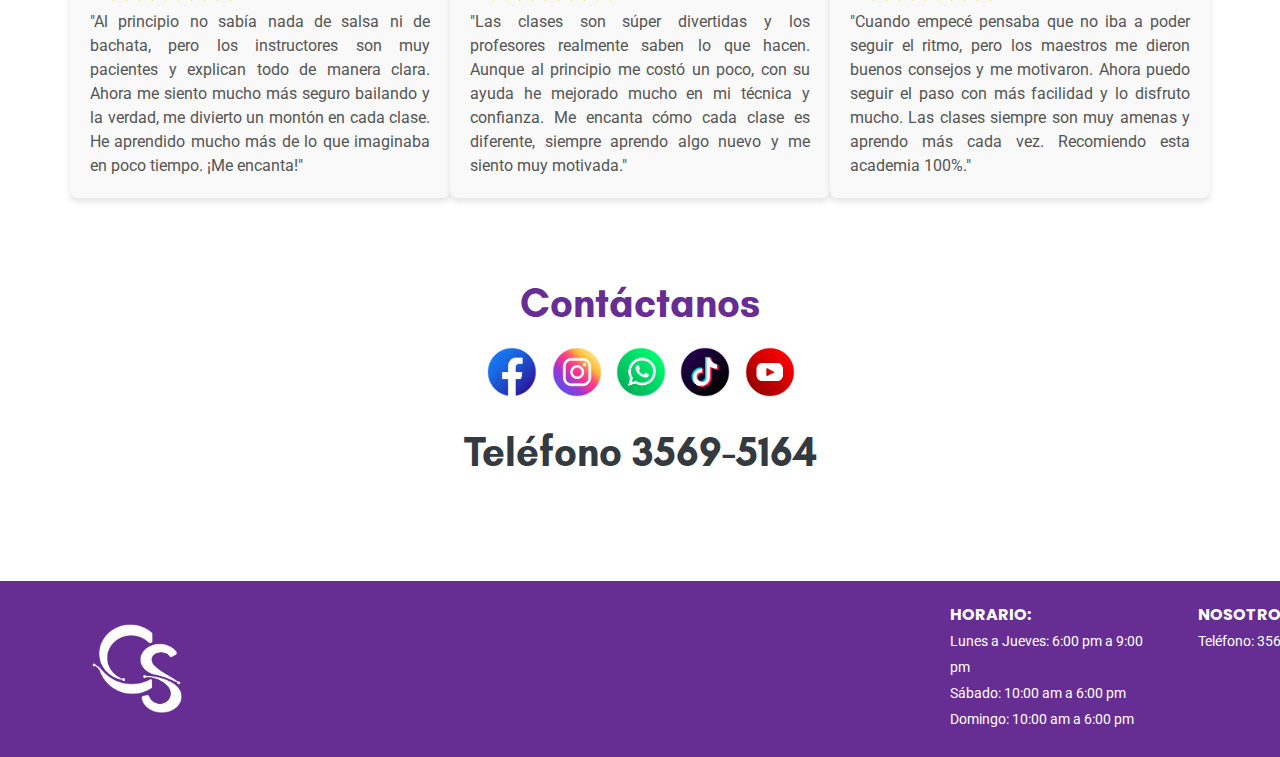
==== commit 91efb8ed: "primero" ====
--- a/index.html
+++ b/index.html
@@ -66,7 +66,7 @@
     </h2>
     <div class="contenido" style="display: flex; align-items: center; margin-top: 20px;">
       <div class="imagen bienvenido" style="flex: 0 0 auto;">
-        <img src="img/bienvenido.jpg" alt="Baile Salsa" class="img-fluid">
+        <img src="img/bienvenido.webp" alt="Baile Salsa" class="img-fluid">
       </div>
       <div class="texto" style="flex: 1; padding-left: 20px;">
         <p class="descripcion">
--- a/css/main.css
+++ b/css/main.css
@@ -963,7 +963,7 @@
     top: 0;
     left: 0;
     margin-top: 80px;
-    background-image: url(../img/background.jpg);
+    background-image: url(../img/background.webp);
     background-size: cover; /* Asegura que la imagen cubra toda el área */
     background-position: center; /* Asegura que la imagen esté centrada */
     background-repeat: no-repeat; /* Evita que la imagen se repita */
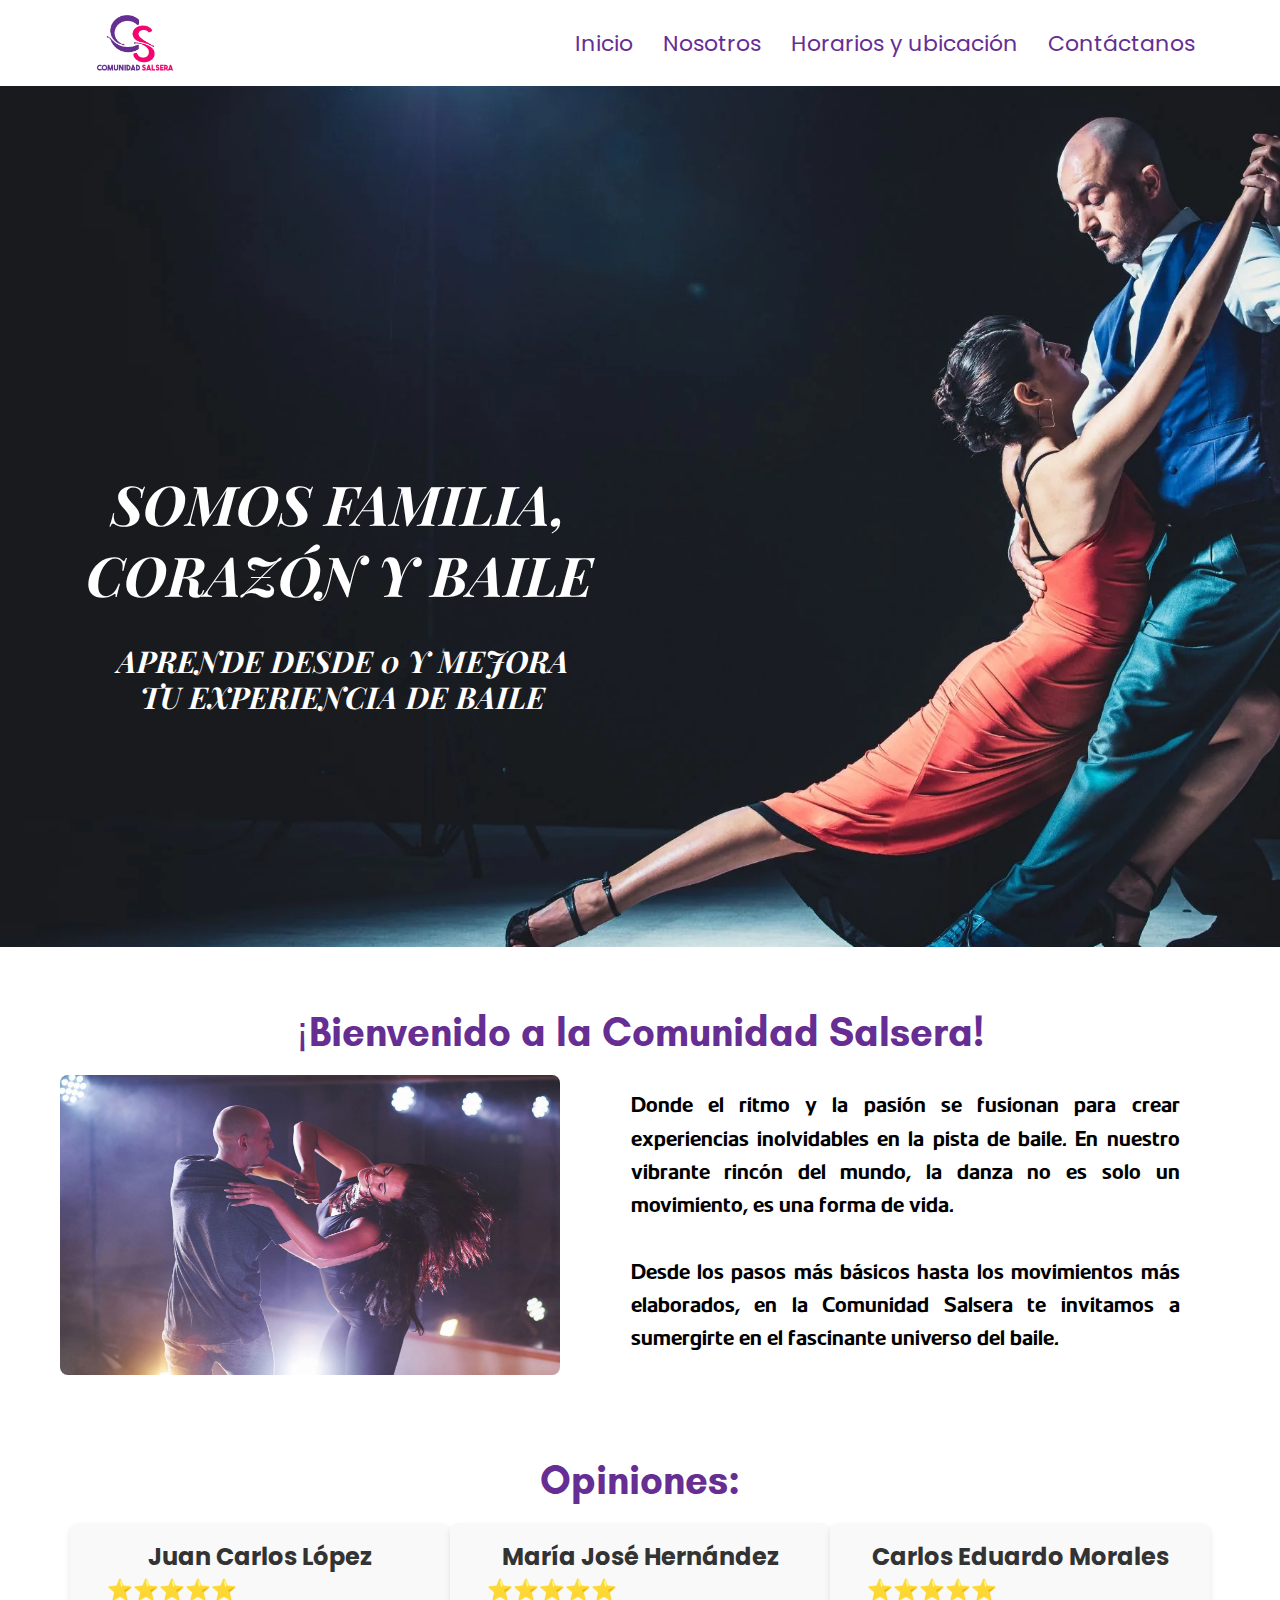
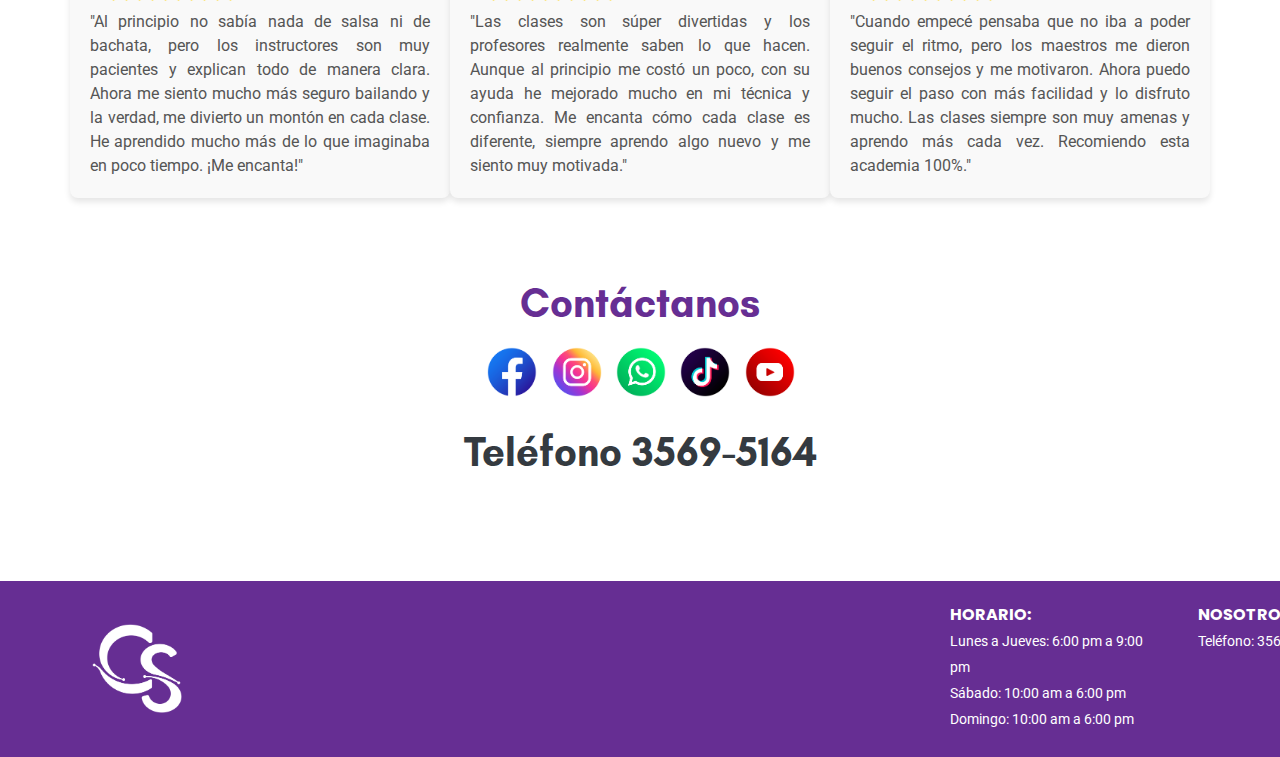
==== commit cfd2eeb7: "primero" ====
--- a/index.html
+++ b/index.html
@@ -27,7 +27,7 @@
     <nav class="navbar navbar-expand-md fixed-top scrolling-navbar custom-navbar">
       <div class="container">
       <a href="index.html" class="navbar-brand">
-          <img src="img/logo.png" alt="Logo">
+          <img src="img/logo.webp" alt="Logo">
         </a>  
           <button class="navbar-toggler" type="button" data-bs-toggle="collapse" 
             data-bs-target="#navbarCollapse" aria-controls="navbarCollapse" 
@@ -109,11 +109,11 @@
     <h2 class="titulo">Contáctanos</h2>
     <div class="social-icons text-center">
       <ul>
-        <li class="facebook"><a href="https://www.facebook.com/people/CS-Academy/100082029424540/" target="_blank"><img src="img/icons/facebook.png" alt="Facebook"></a></li>
-        <li class="instagram"><a href="https://www.instagram.com/salseracomunidad/?igsh=MXdibmloYjc4eXB0aA%3D%3D#" target="_blank"><img src="img/icons/instagram.png" alt="Instagram"></a></li>
-        <li class="whatsapp"><a href="" target="_blank"><img src="img/icons/whatsapp.png" alt="WhatsApp"></a></li>
-        <li class="tiktok"><a href=" https://www.tiktok.com/@comunidad_salsera2.0?is_from_webapp=1&sender_device=pc" target="_blank"><img src="img/icons/tiktok.png" alt="TikTok"></a></li>
-        <li class="youtube"><a href="https://www.youtube.com/@comunidadsalseramau419" target="_blank"><img src="img/icons/youtube.png" alt="YouTube"></a></li>
+        <li class="facebook"><a href="https://www.facebook.com/people/CS-Academy/100082029424540/" target="_blank"><img src="img/icons/facebook.webp" alt="Facebook"></a></li>
+        <li class="instagram"><a href="https://www.instagram.com/salseracomunidad/?igsh=MXdibmloYjc4eXB0aA%3D%3D#" target="_blank"><img src="img/icons/instagram.webp" alt="Instagram"></a></li>
+        <li class="whatsapp"><a href="https://wa.me/50236595164?text=Hola, quisiera informes sobre las clases de baile" target="_blank"><img src="img/icons/whatsapp.webp" alt="WhatsApp"></a></li>
+        <li class="tiktok"><a href=" https://www.tiktok.com/@comunidad_salsera2.0?is_from_webapp=1&sender_device=pc" target="_blank"><img src="img/icons/tiktok.webp" alt="TikTok"></a></li>
+        <li class="youtube"><a href="https://www.youtube.com/@ComunidadSalseraAcademy" target="_blank"><img src="img/icons/youtube.webp" alt="YouTube"></a></li>
       </ul>
     <div class="text-center team-member"><p class="titulo text-dark">Teléfono 3569-5164</p></div>
     </div>
@@ -122,7 +122,7 @@
 
 <footer class="footer">
   <a href="index.html" class="footer-brand">
-    <img src="img/logo2.png" alt="Logo">
+    <img src="img/logo2.webp" alt="Logo">
   </a>
   <div class="footer-content">
     <div class="footer-section">
